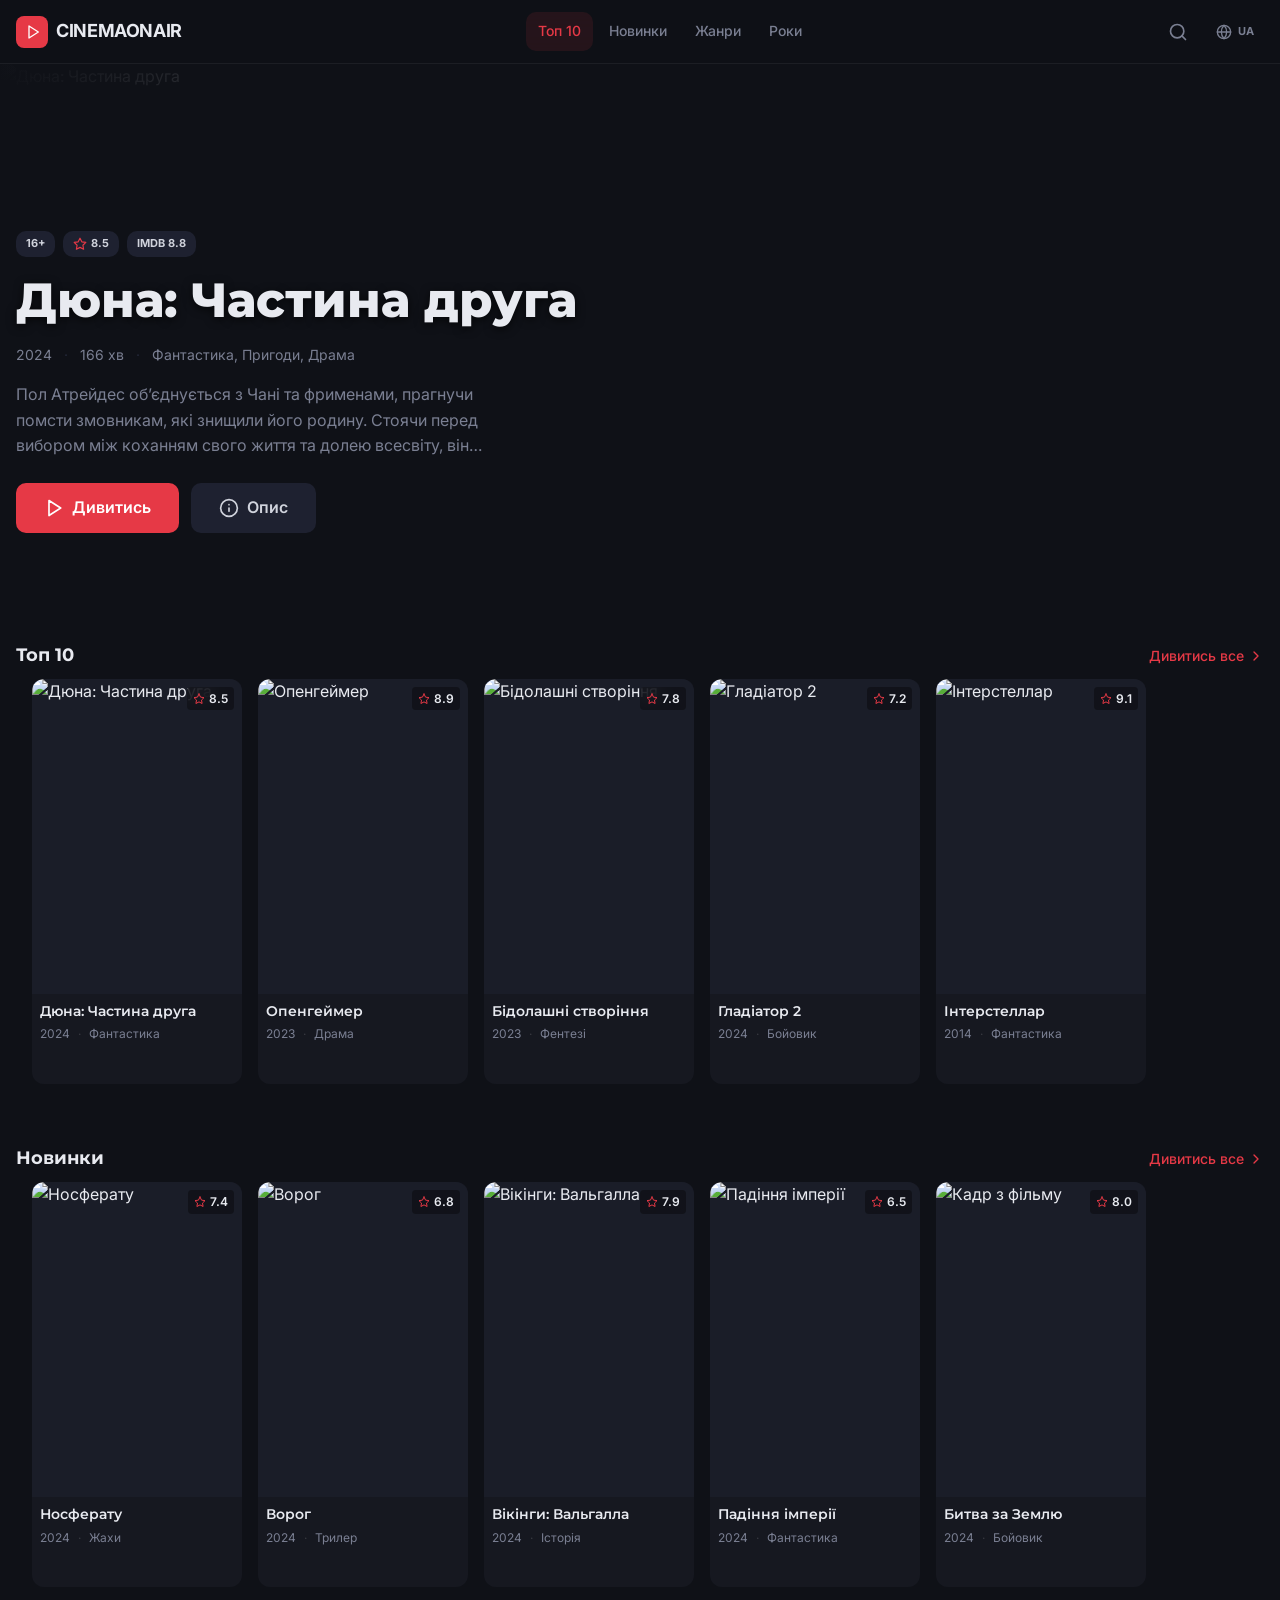
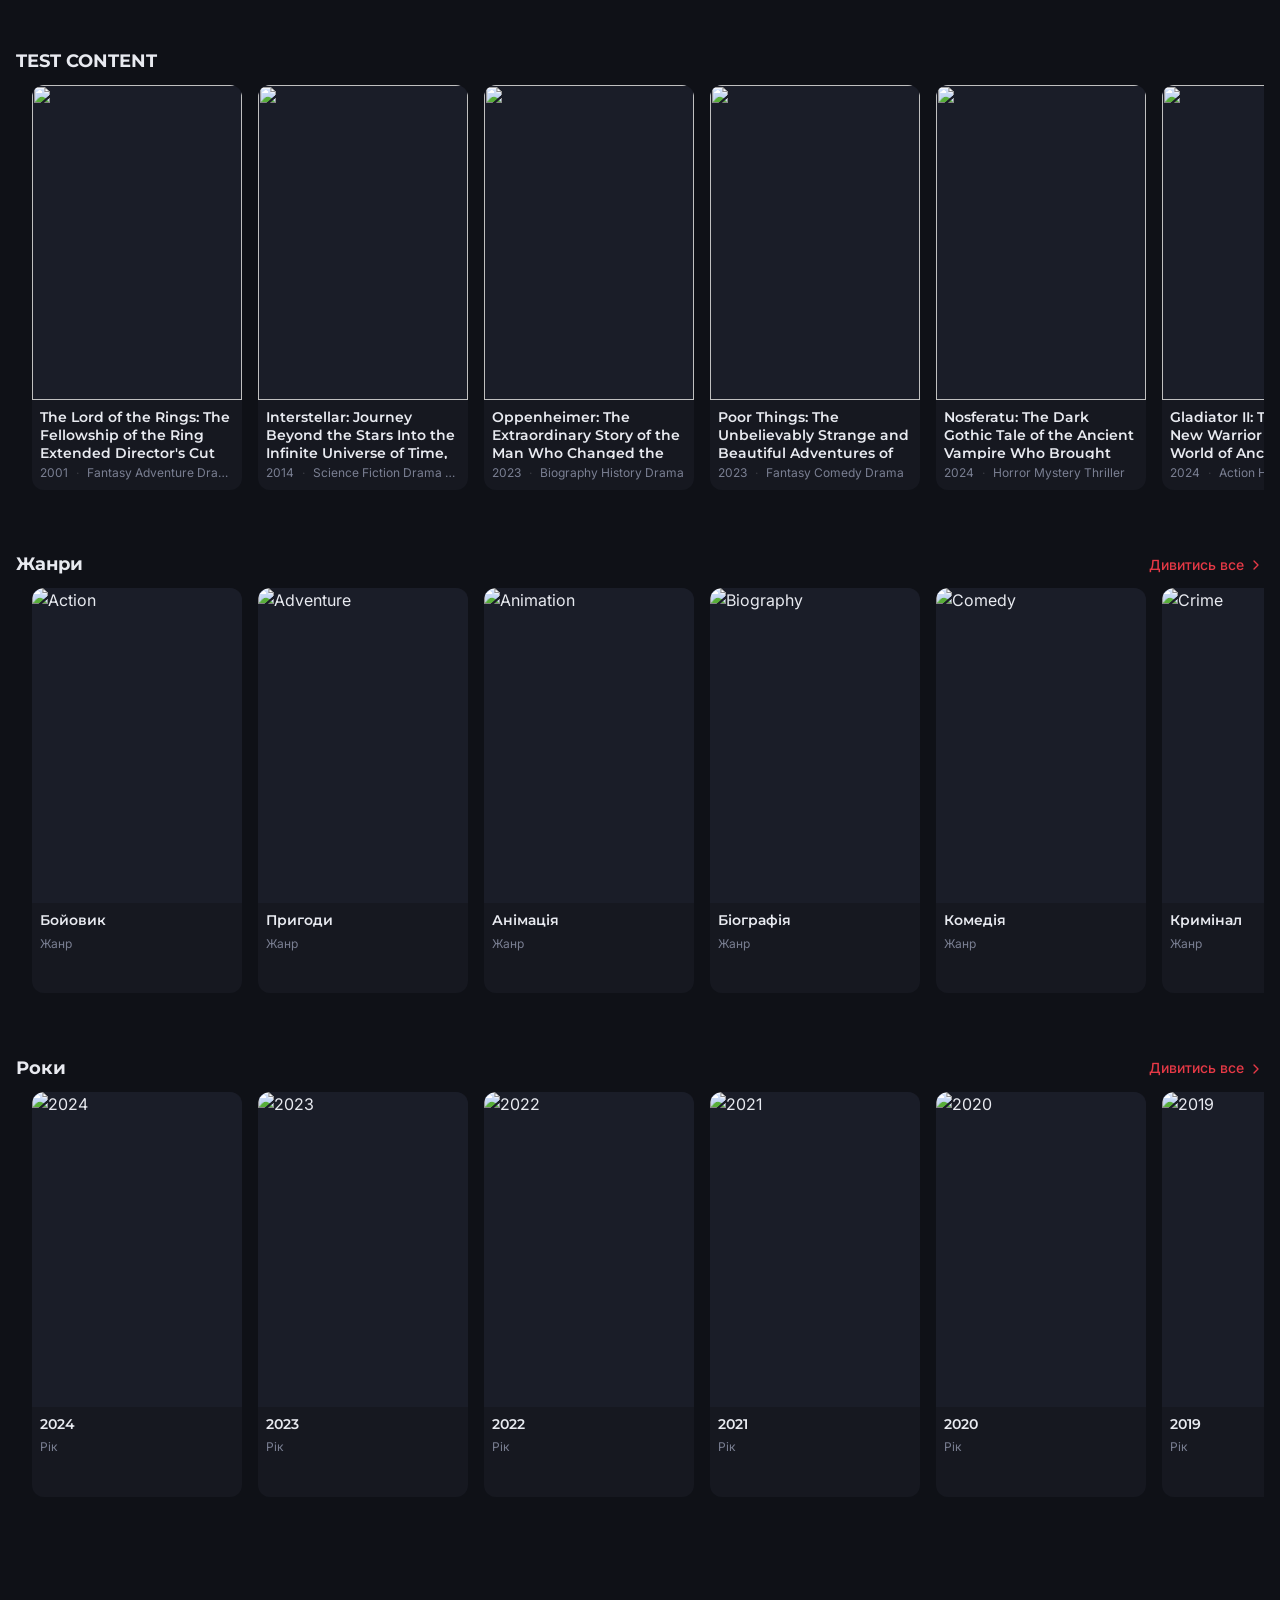
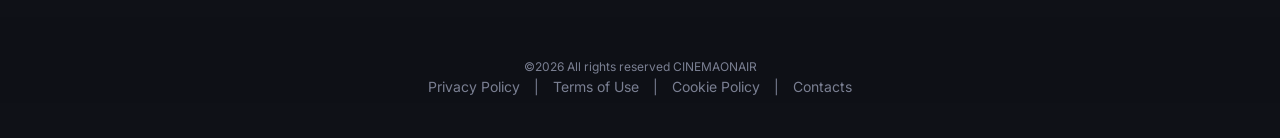
==== index.html @ 74c62748 "Initial commit" ====
<!DOCTYPE html>
<html lang="uk">
<head>
  <meta charset="UTF-8">
  <meta name="viewport" content="width=device-width, initial-scale=1.0">
  <title>CINEMAONAIR — Дивитись фільми та серіали онлайн</title>
  <meta name="description" content="Дивіться найновіші фільми, серіали, мультфільми та аніме онлайн в HD якості">
  <link rel="stylesheet" href="css/style.css">
</head>
<body>

<!--  SVG иконки  -->
<svg xmlns="http://www.w3.org/2000/svg" style="display:none">
  <symbol id="icon-play" viewBox="0 0 24 24" fill="none" stroke="currentColor" stroke-width="2" stroke-linecap="round" stroke-linejoin="round"><polygon points="6 3 20 12 6 21 6 3"/></symbol>
  <symbol id="icon-pause" viewBox="0 0 24 24" fill="none" stroke="currentColor" stroke-width="2" stroke-linecap="round" stroke-linejoin="round"><rect x="14" y="4" width="4" height="16" rx="1"/><rect x="6" y="4" width="4" height="16" rx="1"/></symbol>
  <symbol id="icon-search" viewBox="0 0 24 24" fill="none" stroke="currentColor" stroke-width="2" stroke-linecap="round" stroke-linejoin="round"><circle cx="11" cy="11" r="8"/><path d="m21 21-4.3-4.3"/></symbol>
  <symbol id="icon-menu" viewBox="0 0 24 24" fill="none" stroke="currentColor" stroke-width="2" stroke-linecap="round" stroke-linejoin="round"><line x1="4" x2="20" y1="12" y2="12"/><line x1="4" x2="20" y1="6" y2="6"/><line x1="4" x2="20" y1="18" y2="18"/></symbol>
  <symbol id="icon-x" viewBox="0 0 24 24" fill="none" stroke="currentColor" stroke-width="2" stroke-linecap="round" stroke-linejoin="round"><path d="M18 6 6 18"/><path d="m6 6 12 12"/></symbol>
  <symbol id="icon-globe" viewBox="0 0 24 24" fill="none" stroke="currentColor" stroke-width="2" stroke-linecap="round" stroke-linejoin="round"><circle cx="12" cy="12" r="10"/><path d="M12 2a14.5 14.5 0 0 0 0 20 14.5 14.5 0 0 0 0-20"/><path d="M2 12h20"/></symbol>
  <symbol id="icon-star" viewBox="0 0 24 24" fill="none" stroke="currentColor" stroke-width="2" stroke-linecap="round" stroke-linejoin="round"><polygon points="12 2 15.09 8.26 22 9.27 17 14.14 18.18 21.02 12 17.77 5.82 21.02 7 14.14 2 9.27 8.91 8.26 12 2"/></symbol>
  <symbol id="icon-bookmark" viewBox="0 0 24 24" fill="none" stroke="currentColor" stroke-width="2" stroke-linecap="round" stroke-linejoin="round"><path d="m19 21-7-4-7 4V5a2 2 0 0 1 2-2h10a2 2 0 0 1 2 2v16z"/></symbol>
  <symbol id="icon-info" viewBox="0 0 24 24" fill="none" stroke="currentColor" stroke-width="2" stroke-linecap="round" stroke-linejoin="round"><circle cx="12" cy="12" r="10"/><path d="M12 16v-4"/><path d="M12 8h.01"/></symbol>
  <symbol id="icon-chevron-right" viewBox="0 0 24 24" fill="none" stroke="currentColor" stroke-width="2" stroke-linecap="round" stroke-linejoin="round"><path d="m9 18 6-6-6-6"/></symbol>
</svg>

<!-- HEADER  -->
<div id="header-component"></div>

<main class="main">
  <!-- HERO -->
  <section class="hero">
    <img class="hero-img" src="https://image.tmdb.org/t/p/original/628Dep6AxEtDxjZoGP78TsOxYbK.jpg" alt="Дюна: Частина друга">
    <div class="hero-overlay-lr"></div>
    <div class="hero-overlay-bt"></div>
    <div class="hero-content">
      <div class="container">
        <div class="hero-inner animate-slide-up">
          <div class="hero-badges">
            <span class="badge badge-secondary">16+</span>
            <span class="badge badge-secondary badge-rating">
              <svg width="14" height="14"><use href="#icon-star"/></svg>
              8.5
            </span>
            <span class="badge badge-secondary">IMDb 8.8</span>
          </div>
          <h1 class="hero-title">Дюна: Частина друга</h1>
          <div class="hero-meta">
            <span>2024</span>
            <span class="dot">&middot;</span>
            <span>166 хв</span>
            <span class="dot">&middot;</span>
            <span>Фантастика, Пригоди, Драма</span>
          </div>
          <p class="hero-desc line-clamp-3">Пол Атрейдес обʼєднується з Чані та фрименами, прагнучи помсти змовникам, які знищили його родину. Стоячи перед вибором між коханням свого життя та долею всесвіту, він повинен запобігти жахливому майбутньому.</p>
          <div class="hero-actions">
            <a href="watch.html?id=1" class="btn btn-primary btn-lg">
              <svg width="20" height="20"><use href="#icon-play"/></svg>
              <span data-i18n="hero.watch">Дивитись</span>
            </a>
            <a href="movie.html?id=1" class="btn btn-secondary btn-lg">
              <svg width="20" height="20"><use href="#icon-info"/></svg>
              <span data-i18n="hero.description">Опис</span>
            </a>
          </div>
        </div>
      </div>
    </div>
  </section>

  <!-- CONTENT ROWS  -->
  <div class="container" style="padding-top:2rem; padding-bottom:3rem;">

    <!-- TOP -->
    <div class="movie-row" id="top">
      <div class="movie-row-header">
        <h2 class="movie-row-title" data-i18n="nav.top">Top 10</h2>
       <a href="catalog.html?section=top" class="movie-row-link">
          <span data-i18n="row.view_all">Дивитись все</span>
          <svg><use href="#icon-chevron-right"/></svg>
        </a>
      </div>
    
      <div class="movie-row-scroll scrollbar-hide">
    
        <a href="movie.html?id=1" class="movie-card">
          <div class="movie-card-poster">
            <img src="https://image.tmdb.org/t/p/w300/8b8R8l88Qje9dn9OE8PY05Nez7S.jpg" alt="Дюна: Частина друга" loading="lazy">
    
            <div class="movie-card-overlay">
              <div class="movie-card-play"><svg><use href="#icon-play"/></svg></div>
            </div>
    
            <span class="movie-card-rating">
              <svg><use href="#icon-star"/></svg> 8.5
            </span>
    
            <button class="movie-card-bookmark" onclick="event.preventDefault()">
              <svg><use href="#icon-bookmark"/></svg>
            </button>
          </div>
    
          <div class="movie-card-info">
            <h3 class="movie-card-title ">Дюна: Частина друга</h3>
            <div class="movie-card-meta">
              <span>2024</span>
              <span class="dot">&middot;</span>
              <span class="truncate">Фантастика</span>
            </div>
          </div>
        </a>
    
        <a href="movie.html?id=2" class="movie-card">
          <div class="movie-card-poster">
            <img src="https://image.tmdb.org/t/p/w300/kDp1vUBnMpe8ak4rjgl3cLELqjU.jpg" alt="Опенгеймер" loading="lazy">
    
            <div class="movie-card-overlay">
              <div class="movie-card-play"><svg><use href="#icon-play"/></svg></div>
            </div>
    
            <span class="movie-card-rating">
              <svg><use href="#icon-star"/></svg> 8.9
            </span>
    
            <button class="movie-card-bookmark" onclick="event.preventDefault()">
              <svg><use href="#icon-bookmark"/></svg>
            </button>
          </div>
    
          <div class="movie-card-info">
            <h3 class="movie-card-title ">Опенгеймер</h3>
            <div class="movie-card-meta">
              <span>2023</span>
              <span class="dot">&middot;</span>
              <span class="truncate">Драма</span>
            </div>
          </div>
        </a>
    
        <a href="movie.html?id=3" class="movie-card">
          <div class="movie-card-poster">
            <img src="https://image.tmdb.org/t/p/w300/qhb1qOilapbapxWQn9jtRCMwXJF.jpg" alt="Бідолашні створіння" loading="lazy">
    
            <div class="movie-card-overlay">
              <div class="movie-card-play"><svg><use href="#icon-play"/></svg></div>
            </div>
    
            <span class="movie-card-rating">
              <svg><use href="#icon-star"/></svg> 7.8
            </span>
    
            <button class="movie-card-bookmark" onclick="event.preventDefault()">
              <svg><use href="#icon-bookmark"/></svg>
            </button>
          </div>
    
          <div class="movie-card-info">
            <h3 class="movie-card-title ">Бідолашні створіння</h3>
            <div class="movie-card-meta">
              <span>2023</span>
              <span class="dot">&middot;</span>
              <span class="truncate">Фентезі</span>
            </div>
          </div>
        </a>
    
        <a href="movie.html?id=4" class="movie-card">
          <div class="movie-card-poster">
            <img src="https://image.tmdb.org/t/p/w300/8cdWjvZQUExUUTzyp4t6EDMubfO.jpg" alt="Гладіатор 2" loading="lazy">
    
            <div class="movie-card-overlay">
              <div class="movie-card-play"><svg><use href="#icon-play"/></svg></div>
            </div>
    
            <span class="movie-card-rating">
              <svg><use href="#icon-star"/></svg> 7.2
            </span>
    
            <button class="movie-card-bookmark" onclick="event.preventDefault()">
              <svg><use href="#icon-bookmark"/></svg>
            </button>
          </div>
    
          <div class="movie-card-info">
            <h3 class="movie-card-title ">Гладіатор 2</h3>
            <div class="movie-card-meta">
              <span>2024</span>
              <span class="dot">&middot;</span>
              <span class="truncate">Бойовик</span>
            </div>
          </div>
        </a>
    
        <a href="movie.html?id=5" class="movie-card">
          <div class="movie-card-poster">
            <img src="https://image.tmdb.org/t/p/w300/vpnVM9B6NMmQpWeZvzLvDESb2QY.jpg" alt="Інтерстеллар" loading="lazy">
    
            <div class="movie-card-overlay">
              <div class="movie-card-play"><svg><use href="#icon-play"/></svg></div>
            </div>
    
            <span class="movie-card-rating">
              <svg><use href="#icon-star"/></svg> 9.1
            </span>
    
            <button class="movie-card-bookmark" onclick="event.preventDefault()">
              <svg><use href="#icon-bookmark"/></svg>
            </button>
          </div>
    
          <div class="movie-card-info">
            <h3 class="movie-card-title ">Інтерстеллар</h3>
            <div class="movie-card-meta">
              <span>2014</span>
              <span class="dot">&middot;</span>
              <span class="truncate">Фантастика</span>
            </div>
          </div>
        </a>
    
      </div>
    </div>

    <!-- Новіи -->
    <div class="movie-row" id="new">
      <div class="movie-row-header">
        <h2 class="movie-row-title" data-i18n="nav.new">Newest</h2>
       <a href="catalog.html?section=new" class="movie-row-link">
          Дивитись все
          <svg><use href="#icon-chevron-right"/></svg>
        </a>
      </div>
      <div class="movie-row-scroll scrollbar-hide">
        <a href="movie.html?id=7" class="movie-card">
          <div class="movie-card-poster">
            <img src="https://image.tmdb.org/t/p/w300/hu40Ber3hZ0QWXhRRJdaQmRomV4.jpg" alt="Носферату" loading="lazy">
            <div class="movie-card-overlay"><div class="movie-card-play"><svg><use href="#icon-play"/></svg></div></div>
            <span class="movie-card-quality">1080p</span>
            <span class="movie-card-rating"><svg><use href="#icon-star"/></svg> 7.4</span>
            <button class="movie-card-bookmark" onclick="event.preventDefault()"><svg><use href="#icon-bookmark"/></svg></button>
          </div>
          <div class="movie-card-info">
            <h3 class="movie-card-title ">Носферату</h3>
            <div class="movie-card-meta"><span>2024</span><span class="dot">&middot;</span><span class="truncate">Жахи</span></div>
          </div>
        </a>
        <a href="movie.html?id=8" class="movie-card">
          <div class="movie-card-poster">
            <img src="https://image.tmdb.org/t/p/w300/gKkl37BQuKTanygYQG1pyYgLVgf.jpg" alt="Ворог" loading="lazy">
            <div class="movie-card-overlay"><div class="movie-card-play"><svg><use href="#icon-play"/></svg></div></div>
            <span class="movie-card-quality">720p</span>
            <span class="movie-card-rating"><svg><use href="#icon-star"/></svg> 6.8</span>
            <button class="movie-card-bookmark" onclick="event.preventDefault()"><svg><use href="#icon-bookmark"/></svg></button>
          </div>
          <div class="movie-card-info">
            <h3 class="movie-card-title ">Ворог</h3>
            <div class="movie-card-meta"><span>2024</span><span class="dot">&middot;</span><span class="truncate">Трилер</span></div>
          </div>
        </a>
        <a href="movie.html?id=9" class="movie-card">
          <div class="movie-card-poster">
            <img src="https://image.tmdb.org/t/p/w300/oGythE98MYleE6mZlGs5oBGkux1.jpg" alt="Вікінги: Вальгалла" loading="lazy">
            <div class="movie-card-overlay"><div class="movie-card-play"><svg><use href="#icon-play"/></svg></div></div>
            <span class="movie-card-quality">1080p</span>
            <span class="movie-card-rating"><svg><use href="#icon-star"/></svg> 7.9</span>
            <button class="movie-card-bookmark" onclick="event.preventDefault()"><svg><use href="#icon-bookmark"/></svg></button>
          </div>
          <div class="movie-card-info">
            <h3 class="movie-card-title ">Вікінги: Вальгалла</h3>
            <div class="movie-card-meta"><span>2024</span><span class="dot">&middot;</span><span class="truncate">Історія</span></div>
          </div>
        </a>
        <a href="movie.html?id=10" class="movie-card">
          <div class="movie-card-poster">
            <img src="https://image.tmdb.org/t/p/w300/vpnVM9B6NMmQpWeZvzLvDESb2QY.jpg" alt="Падіння імперії" loading="lazy">
            <div class="movie-card-overlay"><div class="movie-card-play"><svg><use href="#icon-play"/></svg></div></div>
            <span class="movie-card-quality">4K</span>
            <span class="movie-card-rating"><svg><use href="#icon-star"/></svg> 6.5</span>
            <button class="movie-card-bookmark" onclick="event.preventDefault()"><svg><use href="#icon-bookmark"/></svg></button>
          </div>
          <div class="movie-card-info">
            <h3 class="movie-card-title ">Падіння імперії</h3>
            <div class="movie-card-meta"><span>2024</span><span class="dot">&middot;</span><span class="truncate">Фантастика</span></div>
          </div>
        </a>
        <a href="movie.html?id=5" class="movie-card">
          <div class="movie-card-poster">
            <img src="https://image.tmdb.org/t/p/w300/8cdWjvZQUExUUTzyp4t6EDMubfO.jpg" alt="Кадр з фільму" loading="lazy">
            <div class="movie-card-overlay"><div class="movie-card-play"><svg><use href="#icon-play"/></svg></div></div>
            <span class="movie-card-quality">1080p</span>
            <span class="movie-card-rating"><svg><use href="#icon-star"/></svg> 8.0</span>
            <button class="movie-card-bookmark" onclick="event.preventDefault()"><svg><use href="#icon-bookmark"/></svg></button>
          </div>
          <div class="movie-card-info">
            <h3 class="movie-card-title ">Битва за Землю</h3>
            <div class="movie-card-meta"><span>2024</span><span class="dot">&middot;</span><span class="truncate">Бойовик</span></div>
          </div>
        </a>
      </div>
    </div>

  

  
  <div class="movie-row">
    <div class="movie-row-header">
      <h2 class="movie-row-title">TEST CONTENT</h2>
    </div>
  
    <div class="movie-row-scroll scrollbar-hide">
  
      <!-- 1 -->
      <a href="#" class="movie-card">
        <div class="movie-card-poster">
          <img src="https://image.tmdb.org/t/p/w300/8b8R8l88Qje9dn9OE8PY05Nez7S.jpg">
        </div>
        <div class="movie-card-info">
          <h3 class="movie-card-title ">
            The Lord of the Rings: The Fellowship of the Ring Extended Director's Cut Remastered Ultra Collector's Edition Version
          </h3>
          <div class="movie-card-meta">
            <span>2001</span>
            <span class="dot">·</span>
            <span class="truncate">Fantasy Adventure Drama</span>
          </div>
        </div>
      </a>
  
      <!-- 2 -->
      <a href="#" class="movie-card">
        <div class="movie-card-poster">
          <img src="https://image.tmdb.org/t/p/w300/vpnVM9B6NMmQpWeZvzLvDESb2QY.jpg">
        </div>
        <div class="movie-card-info">
          <h3 class="movie-card-title ">
            Interstellar: Journey Beyond the Stars Into the Infinite Universe of Time, Space and Human Survival
          </h3>
          <div class="movie-card-meta">
            <span>2014</span>
            <span class="dot">·</span>
            <span class="truncate">Science Fiction Drama Adventure</span>
          </div>
        </div>
      </a>
  
      <!-- 3 -->
      <a href="#" class="movie-card">
        <div class="movie-card-poster">
          <img src="https://image.tmdb.org/t/p/w300/kDp1vUBnMpe8ak4rjgl3cLELqjU.jpg">
        </div>
        <div class="movie-card-info">
          <h3 class="movie-card-title ">
            Oppenheimer: The Extraordinary Story of the Man Who Changed the World With the Creation of the Atomic Bomb
          </h3>
          <div class="movie-card-meta">
            <span>2023</span>
            <span class="dot">·</span>
            <span class="truncate">Biography History Drama</span>
          </div>
        </div>
      </a>
  
      <!-- 4 -->
      <a href="#" class="movie-card">
        <div class="movie-card-poster">
          <img src="https://image.tmdb.org/t/p/w300/qhb1qOilapbapxWQn9jtRCMwXJF.jpg">
        </div>
        <div class="movie-card-info">
          <h3 class="movie-card-title ">
            Poor Things: The Unbelievably Strange and Beautiful Adventures of Bella Baxter Across the Entire World
          </h3>
          <div class="movie-card-meta">
            <span>2023</span>
            <span class="dot">·</span>
            <span class="truncate">Fantasy Comedy Drama</span>
          </div>
        </div>
      </a>
  
      <!-- 5 -->
      <a href="#" class="movie-card">
        <div class="movie-card-poster">
          <img src="https://image.tmdb.org/t/p/w300/hu40Ber3hZ0QWXhRRJdaQmRomV4.jpg">
        </div>
        <div class="movie-card-info">
          <h3 class="movie-card-title ">
            Nosferatu: The Dark Gothic Tale of the Ancient Vampire Who Brought Eternal Terror to a Small European Town
          </h3>
          <div class="movie-card-meta">
            <span>2024</span>
            <span class="dot">·</span>
            <span class="truncate">Horror Mystery Thriller</span>
          </div>
        </div>
      </a>
  
      <!-- 6 -->
      <a href="#" class="movie-card">
        <div class="movie-card-poster">
          <img src="https://image.tmdb.org/t/p/w300/8cdWjvZQUExUUTzyp4t6EDMubfO.jpg">
        </div>
        <div class="movie-card-info">
          <h3 class="movie-card-title ">
            Gladiator II: The Rise of a New Warrior in the Brutal World of Ancient Roman Empire and Colosseum Battles
          </h3>
          <div class="movie-card-meta">
            <span>2024</span>
            <span class="dot">·</span>
            <span class="truncate">Action Historical Drama</span>
          </div>
        </div>
      </a>
  
      <!-- 7 -->
      <a href="#" class="movie-card">
        <div class="movie-card-poster">
          <img src="https://image.tmdb.org/t/p/w300/oGythE98MYleE6mZlGs5oBGkux1.jpg">
        </div>
        <div class="movie-card-info">
          <h3 class="movie-card-title ">
            Vikings Valhalla: The Epic Saga of Legendary Norse Warriors Exploring and Conquering New Lands
          </h3>
          <div class="movie-card-meta">
            <span>2024</span>
            <span class="dot">·</span>
            <span class="truncate">History Adventure Action</span>
          </div>
        </div>
      </a>
  
      <!-- 8 -->
      <a href="#" class="movie-card">
        <div class="movie-card-poster">
          <img src="https://image.tmdb.org/t/p/w300/gKkl37BQuKTanygYQG1pyYgLVgf.jpg">
        </div>
        <div class="movie-card-info">
          <h3 class="movie-card-title ">
            Enemy: A Psychological Thriller About Identity, Parallel Lives and the Dark Secrets of Human Mind
          </h3>
          <div class="movie-card-meta">
            <span>2013</span>
            <span class="dot">·</span>
            <span class="truncate">Thriller Mystery Drama</span>
          </div>
        </div>
      </a>
  
      <!-- 9 -->
      <a href="#" class="movie-card">
        <div class="movie-card-poster">
          <img src="https://image.tmdb.org/t/p/w300/628Dep6AxEtDxjZoGP78TsOxYbK.jpg">
        </div>
        <div class="movie-card-info">
          <h3 class="movie-card-title ">
            Dune Part Two: The Monumental Science Fiction Epic About Power, Destiny and the Battle for the Desert Planet Arrakis
          </h3>
          <div class="movie-card-meta">
            <span>2024</span>
            <span class="dot">·</span>
            <span class="truncate">Sci-Fi Adventure Drama</span>
          </div>
        </div>
      </a>
  
      <!-- 10 -->
      <a href="#" class="movie-card">
        <div class="movie-card-poster">
          <img src="https://image.tmdb.org/t/p/w300/3bhkrj58Vtu7enYsRolD1fZdja1.jpg">
        </div>
        <div class="movie-card-info">
          <h3 class="movie-card-title ">
            The Incredibly Long and Absurdly Overly Extended Movie Title Designed Only to Test UI Layout Breaking Limits
          </h3>
          <div class="movie-card-meta">
            <span>2022</span>
            <span class="dot">·</span>
            <span class="truncate">Comedy Experimental</span>
          </div>
        </div>
      </a>
  
    </div>
  </div>

<div class="movie-row" id="genres">
    
      <div class="movie-row-header">
        <h2 class="movie-row-title" data-i18n="nav.genres">Genres</h2>
    
        <!-- View all -->
        <a href="catalog.html?section=genres" class="movie-row-link">
          <span data-i18n="row.view_all">Дивитись все</span>
          <svg><use href="#icon-chevron-right"/></svg>
        </a>
      </div>
    
      <div class="movie-row-scroll scrollbar-hide">
    
        <a href="catalog.html?genre=action" class="movie-card">
          <div class="movie-card-poster">
            <img src="https://image.tmdb.org/t/p/w300/qJ2tW6WMUDux911r6m7haRef0WH.jpg" loading="lazy" alt="Action">
          </div>
          <div class="movie-card-info">
            <h3 class="movie-card-title" data-i18n="genre.action">Action</h3>
            <div class="movie-card-meta"><span data-i18n="label.genre">Genre</span></div>
          </div>
        </a>
    
        <a href="catalog.html?genre=adventure" class="movie-card">
          <div class="movie-card-poster">
            <img src="https://image.tmdb.org/t/p/w300/628Dep6AxEtDxjZoGP78TsOxYbK.jpg" loading="lazy" alt="Adventure">
          </div>
          <div class="movie-card-info">
            <h3 class="movie-card-title" data-i18n="genre.adventure">Adventure</h3>
            <div class="movie-card-meta"><span data-i18n="label.genre">Genre</span></div>
          </div>
        </a>
    
        <a href="catalog.html?genre=animation" class="movie-card">
          <div class="movie-card-poster">
            <img src="https://image.tmdb.org/t/p/w300/8cdWjvZQUExUUTzyp4t6EDMubfO.jpg" loading="lazy" alt="Animation">
          </div>
          <div class="movie-card-info">
            <h3 class="movie-card-title" data-i18n="genre.animation">Animation</h3>
            <div class="movie-card-meta"><span data-i18n="label.genre">Genre</span></div>
          </div>
        </a>
    
        <a href="catalog.html?genre=biography" class="movie-card">
          <div class="movie-card-poster">
            <img src="https://image.tmdb.org/t/p/w300/kDp1vUBnMpe8ak4rjgl3cLELqjU.jpg" loading="lazy" alt="Biography">
          </div>
          <div class="movie-card-info">
            <h3 class="movie-card-title" data-i18n="genre.biography">Biography</h3>
            <div class="movie-card-meta"><span data-i18n="label.genre">Genre</span></div>
          </div>
        </a>
    
        <a href="catalog.html?genre=comedy" class="movie-card">
          <div class="movie-card-poster">
            <img src="https://image.tmdb.org/t/p/w300/3bhkrj58Vtu7enYsRolD1fZdja1.jpg" loading="lazy" alt="Comedy">
          </div>
          <div class="movie-card-info">
            <h3 class="movie-card-title" data-i18n="genre.comedy">Comedy</h3>
            <div class="movie-card-meta"><span data-i18n="label.genre">Genre</span></div>
          </div>
        </a>
    
        <a href="catalog.html?genre=crime" class="movie-card">
          <div class="movie-card-poster">
            <img src="https://image.tmdb.org/t/p/w300/5YZbUmjbMa3ClvSW1Wj3D6XGolb.jpg" loading="lazy" alt="Crime">
          </div>
          <div class="movie-card-info">
            <h3 class="movie-card-title" data-i18n="genre.crime">Crime</h3>
            <div class="movie-card-meta"><span data-i18n="label.genre">Genre</span></div>
          </div>
        </a>
    
        <a href="catalog.html?genre=documentary" class="movie-card">
          <div class="movie-card-poster">
            <img src="https://image.tmdb.org/t/p/w300/oGythE98MYleE6mZlGs5oBGkux1.jpg" loading="lazy" alt="Documentary">
          </div>
          <div class="movie-card-info">
            <h3 class="movie-card-title" data-i18n="genre.documentary">Documentary</h3>
            <div class="movie-card-meta"><span data-i18n="label.genre">Genre</span></div>
          </div>
        </a>
    
        <a href="catalog.html?genre=drama" class="movie-card">
          <div class="movie-card-poster">
            <img src="https://image.tmdb.org/t/p/w300/qhb1qOilapbapxWQn9jtRCMwXJF.jpg" loading="lazy" alt="Drama">
          </div>
          <div class="movie-card-info">
            <h3 class="movie-card-title" data-i18n="genre.drama">Drama</h3>
            <div class="movie-card-meta"><span data-i18n="label.genre">Genre</span></div>
          </div>
        </a>
    
        <a href="catalog.html?genre=family" class="movie-card">
          <div class="movie-card-poster">
            <img src="https://image.tmdb.org/t/p/w300/hu40Ber3hZ0QWXhRRJdaQmRomV4.jpg" loading="lazy" alt="Family">
          </div>
          <div class="movie-card-info">
            <h3 class="movie-card-title" data-i18n="genre.family">Family</h3>
            <div class="movie-card-meta"><span data-i18n="label.genre">Genre</span></div>
          </div>
        </a>
    
        <a href="catalog.html?genre=fantasy" class="movie-card">
          <div class="movie-card-poster">
            <img src="https://image.tmdb.org/t/p/w300/6oH378KUfCEitzJkm07r97L0RsZ.jpg" loading="lazy" alt="Fantasy">
          </div>
          <div class="movie-card-info">
            <h3 class="movie-card-title" data-i18n="genre.fantasy">Fantasy</h3>
            <div class="movie-card-meta"><span data-i18n="label.genre">Genre</span></div>
          </div>
        </a>
    
        <a href="catalog.html?genre=history" class="movie-card">
          <div class="movie-card-poster">
            <img src="https://image.tmdb.org/t/p/w300/8b8R8l88Qje9dn9OE8PY05Nez7S.jpg" loading="lazy" alt="History">
          </div>
          <div class="movie-card-info">
            <h3 class="movie-card-title" data-i18n="genre.history">History</h3>
            <div class="movie-card-meta"><span data-i18n="label.genre">Genre</span></div>
          </div>
        </a>
    
        <a href="catalog.html?genre=horror" class="movie-card">
          <div class="movie-card-poster">
            <img src="https://image.tmdb.org/t/p/w300/6oH378KUfCEitzJkm07r97L0RsZ.jpg" loading="lazy" alt="Horror">
          </div>
          <div class="movie-card-info">
            <h3 class="movie-card-title" data-i18n="genre.horror">Horror</h3>
            <div class="movie-card-meta"><span data-i18n="label.genre">Genre</span></div>
          </div>
        </a>
    
        <a href="catalog.html?genre=music" class="movie-card">
          <div class="movie-card-poster">
            <img src="https://image.tmdb.org/t/p/w300/d5NXSklXo0qyIYkgV94XAgMIckC.jpg" loading="lazy" alt="Music">
          </div>
          <div class="movie-card-info">
            <h3 class="movie-card-title" data-i18n="genre.music">Music</h3>
            <div class="movie-card-meta"><span data-i18n="label.genre">Genre</span></div>
          </div>
        </a>
    
        <a href="catalog.html?genre=mystery" class="movie-card">
          <div class="movie-card-poster">
            <img src="https://image.tmdb.org/t/p/w300/gKkl37BQuKTanygYQG1pyYgLVgf.jpg" loading="lazy" alt="Mystery">
          </div>
          <div class="movie-card-info">
            <h3 class="movie-card-title" data-i18n="genre.mystery">Mystery</h3>
            <div class="movie-card-meta"><span data-i18n="label.genre">Genre</span></div>
          </div>
        </a>
    
        <a href="catalog.html?genre=romance" class="movie-card">
          <div class="movie-card-poster">
            <img src="https://image.tmdb.org/t/p/w300/3bhkrj58Vtu7enYsRolD1fZdja1.jpg" loading="lazy" alt="Romance">
          </div>
          <div class="movie-card-info">
            <h3 class="movie-card-title" data-i18n="genre.romance">Romance</h3>
            <div class="movie-card-meta"><span data-i18n="label.genre">Genre</span></div>
          </div>
        </a>
    
        <a href="catalog.html?genre=scifi" class="movie-card">
          <div class="movie-card-poster">
            <img src="https://image.tmdb.org/t/p/w300/vpnVM9B6NMmQpWeZvzLvDESb2QY.jpg" loading="lazy" alt="Sci-Fi">
          </div>
          <div class="movie-card-info">
            <h3 class="movie-card-title" data-i18n="genre.scifi">Sci-Fi</h3>
            <div class="movie-card-meta"><span data-i18n="label.genre">Genre</span></div>
          </div>
        </a>
    
        <a href="catalog.html?genre=thriller" class="movie-card">
          <div class="movie-card-poster">
            <img src="https://image.tmdb.org/t/p/w300/gKkl37BQuKTanygYQG1pyYgLVgf.jpg" loading="lazy" alt="Thriller">
          </div>
          <div class="movie-card-info">
            <h3 class="movie-card-title" data-i18n="genre.thriller">Thriller</h3>
            <div class="movie-card-meta"><span data-i18n="label.genre">Genre</span></div>
          </div>
        </a>
    
        <a href="catalog.html?genre=war" class="movie-card">
          <div class="movie-card-poster">
            <img src="https://image.tmdb.org/t/p/w300/kDp1vUBnMpe8ak4rjgl3cLELqjU.jpg" loading="lazy" alt="War">
          </div>
          <div class="movie-card-info">
            <h3 class="movie-card-title" data-i18n="genre.war">War</h3>
            <div class="movie-card-meta"><span data-i18n="label.genre">Genre</span></div>
          </div>
        </a>
    
        <a href="catalog.html?genre=western" class="movie-card">
          <div class="movie-card-poster">
            <img src="https://image.tmdb.org/t/p/w300/5YZbUmjbMa3ClvSW1Wj3D6XGolb.jpg" loading="lazy" alt="Western">
          </div>
          <div class="movie-card-info">
            <h3 class="movie-card-title" data-i18n="genre.western">Western</h3>
            <div class="movie-card-meta"><span data-i18n="label.genre">Genre</span></div>
          </div>
        </a>
    
      </div>
    </div>
    
    <div class="movie-row" id="years">
    
      <div class="movie-row-header">
        <h2 class="movie-row-title" data-i18n="nav.years">Years</h2>
    
        <a href="catalog.html?section=years" class="movie-row-link">
          <span data-i18n="row.view_all">Дивитись все</span>
          <svg><use href="#icon-chevron-right"/></svg>
        </a>
      </div>
    
      <div class="movie-row-scroll scrollbar-hide">
    
        <a href="catalog.html?year=2024" class="movie-card">
          <div class="movie-card-poster">
            <img src="https://image.tmdb.org/t/p/w300/8b8R8l88Qje9dn9OE8PY05Nez7S.jpg" loading="lazy" alt="2024">
          </div>
          <div class="movie-card-info">
            <h3 class="movie-card-title">2024</h3>
            <div class="movie-card-meta"><span data-i18n="label.year">Year</span></div>
          </div>
        </a>
    
        <a href="catalog.html?year=2023" class="movie-card">
          <div class="movie-card-poster">
            <img src="https://image.tmdb.org/t/p/w300/kDp1vUBnMpe8ak4rjgl3cLELqjU.jpg" loading="lazy" alt="2023">
          </div>
          <div class="movie-card-info">
            <h3 class="movie-card-title">2023</h3>
            <div class="movie-card-meta"><span data-i18n="label.year">Year</span></div>
          </div>
        </a>
    
        <a href="catalog.html?year=2022" class="movie-card">
          <div class="movie-card-poster">
            <img src="https://image.tmdb.org/t/p/w300/3bhkrj58Vtu7enYsRolD1fZdja1.jpg" loading="lazy" alt="2022">
          </div>
          <div class="movie-card-info">
            <h3 class="movie-card-title">2022</h3>
            <div class="movie-card-meta"><span data-i18n="label.year">Year</span></div>
          </div>
        </a>
    
        <a href="catalog.html?year=2021" class="movie-card">
          <div class="movie-card-poster">
            <img src="https://image.tmdb.org/t/p/w300/5YZbUmjbMa3ClvSW1Wj3D6XGolb.jpg" loading="lazy" alt="2021">
          </div>
          <div class="movie-card-info">
            <h3 class="movie-card-title">2021</h3>
            <div class="movie-card-meta"><span data-i18n="label.year">Year</span></div>
          </div>
        </a>
    
        <a href="catalog.html?year=2020" class="movie-card">
          <div class="movie-card-poster">
            <img src="https://image.tmdb.org/t/p/w300/qJ2tW6WMUDux911r6m7haRef0WH.jpg" loading="lazy" alt="2020">
          </div>
          <div class="movie-card-info">
            <h3 class="movie-card-title">2020</h3>
            <div class="movie-card-meta"><span data-i18n="label.year">Year</span></div>
          </div>
        </a>
    
        <a href="catalog.html?year=2019" class="movie-card">
          <div class="movie-card-poster">
            <img src="https://image.tmdb.org/t/p/w300/8cdWjvZQUExUUTzyp4t6EDMubfO.jpg" loading="lazy" alt="2019">
          </div>
          <div class="movie-card-info">
            <h3 class="movie-card-title">2019</h3>
            <div class="movie-card-meta"><span data-i18n="label.year">Year</span></div>
          </div>
        </a>
    
        <a href="catalog.html?year=2018" class="movie-card">
          <div class="movie-card-poster">
            <img src="https://image.tmdb.org/t/p/w300/d5NXSklXo0qyIYkgV94XAgMIckC.jpg" loading="lazy" alt="2018">
          </div>
          <div class="movie-card-info">
            <h3 class="movie-card-title">2018</h3>
            <div class="movie-card-meta"><span data-i18n="label.year">Year</span></div>
          </div>
        </a>
    
      </div>
    </div>
   
  </div>
</main>

<!-- FOOTER -->
<div id="footer-component"></div>

<script src="js/components.js"></script>
<script src="js/i18n.js"></script>
</body>
</html>
---- css/style.css ----
@import url('https://fonts.googleapis.com/css2?family=Inter:wght@300;400;500;600;700;800;900&family=Montserrat:wght@600;700;800;900&display=swap');


:root {
  --bg: #0f1117;
  --bg-rgb: 15, 17, 23;
  --fg: #e8eaf0;
  --card: #161820;
  --card-fg: #e8eaf0;
  --primary: #e63946;
  --primary-fg: #ffffff;
  --secondary: #1e2130;
  --secondary-fg: #d0d3dc;
  --muted: #1a1d28;
  --muted-fg: #7a7f92;
  --accent: #242838;
  --accent-fg: #e8eaf0;
  --border: #242838;
  --ring: #e63946;
  --radius: 0.75rem;
  --shadow-card: 0 8px 32px -8px rgba(0,0,0,0.5);
  --shadow-glow: 0 0 30px -5px rgba(230,57,70,0.3);
}

/* 
   Reset & Base
    */
*, *::before, *::after { box-sizing: border-box; margin: 0; padding: 0; border: 0; }
html { scroll-behavior: smooth; -webkit-text-size-adjust: 100%; }
body {
  font-family: 'Inter', system-ui, -apple-system, sans-serif;
  background: var(--bg);
  color: var(--fg);
  line-height: 1.6;
  -webkit-font-smoothing: antialiased;
  -moz-osx-font-smoothing: grayscale;
  min-height: 100vh;
}
body{
min-height:100vh;
display:flex;
flex-direction:column;
}

.main{
flex:1;
}
h1,h2,h3,h4,h5,h6 { font-family: 'Montserrat','Inter',system-ui,sans-serif; line-height: 1.2; }
a { color: inherit; text-decoration: none; }
img { display: block; max-width: 100%; height: auto; }
button { cursor: pointer; font: inherit; color: inherit; background: none; border: none; }
input, textarea, select { font: inherit; color: inherit; }
ul, ol { list-style: none; }

/*
   Utility Classes
*/
.container {
  width: 100%;
  max-width: 1400px;
  margin: 0 auto;
  padding: 0 1rem;
}
.sr-only {
  position: absolute; width: 1px; height: 1px; overflow: hidden;
  clip: rect(0,0,0,0); white-space: nowrap; border: 0;
}
.line-clamp-2 {
  display: -webkit-box; -webkit-line-clamp: 2;
  -webkit-box-orient: vertical; overflow: hidden;
}
.line-clamp-3 {
  display: -webkit-box; -webkit-line-clamp: 3;
  -webkit-box-orient: vertical; overflow: hidden;
}
.scrollbar-hide { -ms-overflow-style: none; scrollbar-width: none; }
.scrollbar-hide::-webkit-scrollbar { display: none; }
.text-shadow { text-shadow: 0 2px 10px rgba(0,0,0,0.7); }
.truncate { overflow: hidden; text-overflow: ellipsis; white-space: nowrap; }

/* 
   Animations
    */
@keyframes fadeIn {
  from { opacity: 0; transform: translateY(8px); }
  to { opacity: 1; transform: translateY(0); }
}
@keyframes slideUp {
  from { opacity: 0; transform: translateY(20px); }
  to { opacity: 1; transform: translateY(0); }
}
.animate-fade-in { animation: fadeIn 0.4s ease-out; }
.animate-slide-up { animation: slideUp 0.5s ease-out; }

/* 
   Buttons
 */
.btn {
  display: inline-flex; align-items: center; justify-content: center; gap: 0.5rem;
  padding: 0.625rem 1.25rem; border-radius: calc(var(--radius) - 2px);
  font-size: 0.875rem; font-weight: 600; white-space: nowrap;
  transition: background 0.2s, opacity 0.2s, transform 0.15s;
}
.btn:active { transform: scale(0.97); }
.btn-primary { background: var(--primary); color: var(--primary-fg); }
.btn-primary:hover { opacity: 0.9; }
.btn-secondary { background: var(--secondary); color: var(--secondary-fg); }
.btn-secondary:hover { background: var(--accent); }
.btn-ghost { background: transparent; color: var(--muted-fg); }
.btn-ghost:hover { background: var(--accent); color: var(--fg); }
.btn-lg { padding: 0.75rem 1.75rem; font-size: 1rem; }
.btn-sm { padding: 0.375rem 0.75rem; font-size: 0.8125rem; }
.btn-icon {
  width: 2.5rem; height: 2.5rem; padding: 0;
  border-radius: calc(var(--radius) - 2px);
}

/* 
   Header
   */
.header {
  position: fixed; top: 0; left: 0; right: 0; z-index: 50;
  background: rgba(var(--bg-rgb), 0.9);
  backdrop-filter: blur(20px); -webkit-backdrop-filter: blur(20px);
  border-bottom: 1px solid rgba(255,255,255,0.06);
  height: 3.5rem;
}
@media (max-width:768px){

.header{
background: var(--bg);
backdrop-filter:none;
-webkit-backdrop-filter:none;
}

}
.header .container {
  display: flex; align-items: center; justify-content: space-between; height: 100%;
}
.header-logo {
  display: flex; align-items: center; gap: 0.5rem; flex-shrink: 0;
}
.header-logo-icon {
  width: 2rem; height: 2rem; border-radius: 0.5rem; background: var(--primary);
  display: flex; align-items: center; justify-content: center;
}
.header-logo-icon svg { width: 1rem; height: 1rem; color: var(--primary-fg); fill: var(--primary-fg); margin-left: 2px; }
.header-logo-text {
  font-size: 1.125rem; font-weight: 700; color: var(--fg);
  letter-spacing: -0.02em; display: none;
}
.header-nav { display: none; align-items: center; gap: 0.25rem; }
.header-nav a {
  padding: 0.5rem 0.75rem; border-radius: calc(var(--radius) - 2px);
  font-size: 0.875rem; font-weight: 500; color: var(--muted-fg);
  transition: color 0.2s, background 0.2s;
}
.header-nav a:hover, .header-nav a.active { color: var(--fg); background: var(--accent); }
.header-nav a.active { color: var(--primary); background: rgba(230,57,70,0.1); }
.header-actions { display: flex; align-items: center; gap: 0.5rem; }
.lang-btn {
  display: flex; align-items: center; gap: 0.375rem; padding: 0.375rem 0.625rem;
  border-radius: calc(var(--radius) - 2px); font-size: 0.6875rem; font-weight: 700;
  text-transform: uppercase; color: var(--muted-fg); transition: color 0.2s, background 0.2s;
}
.lang-btn:hover { color: var(--fg); background: var(--accent); }
.lang-btn svg { width: 1rem; height: 1rem; }
.mobile-menu-btn { display: flex; }

/* Search bar */
.search-bar {
  border-top: 1px solid rgba(255,255,255,0.06);
  background: rgba(var(--bg-rgb), 0.95);
  backdrop-filter: blur(20px);
  padding: 0.75rem 0;
}
.search-bar-input {
  width: 100%; height: 2.75rem; padding: 0 1rem 0 2.75rem;
  border-radius: var(--radius); background: var(--secondary);
  border: none; color: var(--fg); font-size: 0.875rem;
  outline: none;
}
.search-bar-input::placeholder { color: var(--muted-fg); }
.search-bar-input:focus { box-shadow: 0 0 0 2px rgba(230,57,70,0.3); }
.search-bar-wrap { position: relative; }
.search-bar-wrap svg {
  position: absolute; left: 0.75rem; top: 50%; transform: translateY(-50%);
  width: 1.25rem; height: 1.25rem; color: var(--muted-fg);
}

/* Mobile menu */
.mobile-menu {
  display: none; border-top: 1px solid rgba(255,255,255,0.06);
  background: rgba(var(--bg-rgb), 0.95);
  backdrop-filter: blur(20px);
}
.mobile-menu.open { display: block; animation: fadeIn 0.3s ease-out; }
.mobile-menu nav { padding: 1rem; display: flex; flex-direction: column; gap: 0.25rem; }
.mobile-menu a {
  padding: 0.75rem 1rem; border-radius: var(--radius);
  font-size: 0.875rem; font-weight: 500; color: var(--muted-fg);
  transition: color 0.2s, background 0.2s;
}
.mobile-menu a:hover { color: var(--fg); background: var(--accent); }
.mobile-menu a.active { color: var(--primary); background: rgba(230,57,70,0.1); }

@media (min-width: 640px) {
  .header-logo-text { display: block; }
}
@media (min-width: 768px) {
  .header { height: 4rem; }
}
@media (min-width: 1024px) {
  .header-nav { display: flex; }
  .mobile-menu-btn { display: none; }
}

/* 
   Main content offset
  */
.main { padding-top: 3.5rem; }
@media (min-width: 768px) { .main { padding-top: 4rem; } }

/* 
   Hero Section
   */
.hero {
     position: relative;
     width: 100%;
     overflow: hidden;
     min-height: 520px;
   }
   @media (max-width:768px){
   
   .hero{
     min-height: 70vh;
   }
   
   }
   .hero-content{
     padding-top: 60px;
   }
.hero-img {
  position: absolute; inset: 0; width: 100%; height: 100%; object-fit: cover;
}
.hero-overlay-lr {
  position: absolute; inset: 0;
  background: linear-gradient(to right, var(--bg) 0%, rgba(var(--bg-rgb),0.6) 40%, transparent 100%);
}
.hero-overlay-bt {
  position: absolute; inset: 0;
  background: linear-gradient(to top, var(--bg) 0%, transparent 50%, rgba(var(--bg-rgb),0.3) 100%);
}
.hero-content {
  position: absolute; inset: 0; display: flex; align-items: flex-end;
  padding-bottom: 2rem;
}
.hero-inner { max-width: 40rem; }
.hero-inner > * + * { margin-top: 0.75rem; }
.hero-badges { display: flex; align-items: center; gap: 0.5rem; flex-wrap: wrap; }
.badge {
  display: inline-flex; align-items: center; gap: 0.25rem;
  padding: 0.25rem 0.625rem; border-radius: calc(var(--radius) - 2px);
  font-size: 0.6875rem; font-weight: 700; text-transform: uppercase;
}
.badge-primary { background: var(--primary); color: var(--primary-fg); }
.badge-secondary { background: var(--secondary); color: var(--secondary-fg); }
.badge-rating svg { width: 0.875rem; height: 0.875rem; color: var(--primary); fill: var(--primary); }
.hero-title {
  font-size: 1.5rem; font-weight: 800; color: var(--fg);
  line-height: 1.15; text-shadow: 0 2px 10px rgba(0,0,0,0.7);
}
.hero-meta {
  display: flex; align-items: center; gap: 0.75rem; flex-wrap: wrap;
  font-size: 0.875rem; color: var(--muted-fg);
}
.hero-meta .dot { color: var(--border); }
.hero-desc {
  font-size: 0.875rem; color: var(--muted-fg); max-width: 32rem;
}
.hero-actions { display: flex; align-items: center; gap: 0.75rem; padding-top: 0.5rem; }

@media (min-width: 768px) {
  .hero { aspect-ratio: 21/9; }
  .hero-content { padding-bottom: 4rem; }
  .hero-title { font-size: 2.25rem; }
  .hero-inner > * + * { margin-top: 1rem; }
}
@media (min-width: 1024px) {
  .hero-content { padding-bottom: 5rem; }
  .hero-title { font-size: 3rem; }
  .hero-desc { font-size: 1rem; }
}

/* 
   Movie Card
 */
.movie-card {
  display: block; position: relative; border-radius: var(--radius);
  overflow: hidden; background: var(--card);
  transition: transform 0.3s, z-index 0s;
}
.movie-card:hover { transform: scale(1.03); z-index: 10; }
.movie-card-poster {
  position: relative; overflow: hidden; background: var(--muted);
  aspect-ratio: 2/3;
}
.movie-card-poster img {
  width: 100%; height: 100%; object-fit: cover;
  transition: transform 0.5s;
}
.movie-card:hover .movie-card-poster img { transform: scale(1.1); }
.movie-card-overlay {
  position: absolute; inset: 0; opacity: 0;
  background: linear-gradient(to top, var(--bg), rgba(var(--bg-rgb),0.2), transparent);
  display: flex; align-items: center; justify-content: center;
  transition: opacity 0.3s;
}
.movie-card:hover .movie-card-overlay { opacity: 1; }
.movie-card-play {
  width: 3rem; height: 3rem; border-radius: 50%;
  background: rgba(230,57,70,0.9); display: flex;
  align-items: center; justify-content: center;
  backdrop-filter: blur(8px);
}
.movie-card-play svg { width: 1.25rem; height: 1.25rem; color: #fff; fill: #fff; margin-left: 2px; }
.movie-card-quality {
  position: absolute; top: 0.5rem; left: 0.5rem;
  padding: 0.125rem 0.5rem; border-radius: 0.25rem;
  font-size: 0.625rem; font-weight: 700; text-transform: uppercase;
  background: var(--primary); color: var(--primary-fg);
}
.movie-card-rating {
  position: absolute; top: 0.5rem; right: 0.5rem;
  display: flex; align-items: center; gap: 0.25rem;
  padding: 0.125rem 0.375rem; border-radius: 0.25rem;
  background: rgba(var(--bg-rgb),0.8); backdrop-filter: blur(8px);
  font-size: 0.75rem; font-weight: 600;
}
.movie-card-rating svg { width: 0.75rem; height: 0.75rem; color: var(--primary); fill: var(--primary); }
.movie-card-bookmark {
  position: absolute; bottom: 0.5rem; right: 0.5rem;
  width: 2rem; height: 2rem; border-radius: 50%;
  background: rgba(var(--bg-rgb),0.6); backdrop-filter: blur(8px);
  display: flex; align-items: center; justify-content: center;
  opacity: 0; transition: opacity 0.3s;
}
.movie-card:hover .movie-card-bookmark { opacity: 1; }
.movie-card-bookmark:hover { background: rgba(230,57,70,0.8); }
.movie-card-bookmark svg { width: 1rem; height: 1rem; }
.movie-card-info{
  padding:0.5rem;
  height:90px;          /* фиксированная высота блока текста */
  display:flex;
  flex-direction:column;
  justify-content:flex-start;
}
.movie-card-title{
  font-size:0.875rem;
  font-weight:600;
  line-height:1.3;

  overflow:hidden;
  word-break:break-word;
}
.movie-card-title.sm { font-size: 0.75rem; }
.movie-card-meta {
  display: flex; align-items: center; gap: 0.5rem;
  margin-top: 0.25rem; font-size: 0.75rem; color: var(--muted-fg);
}
.movie-card-meta .dot { color: rgba(255,255,255,0.15); }

/* 
   Movie Grid
 */
.movie-grid {
  display: grid; gap: 0.75rem;
  grid-template-columns: repeat(2, 1fr);
}
@media (min-width: 640px) { .movie-grid { grid-template-columns: repeat(3, 1fr); } }
@media (min-width: 768px) { .movie-grid { grid-template-columns: repeat(4, 1fr); gap: 1rem; } }
@media (min-width: 1024px) { .movie-grid { grid-template-columns: repeat(5, 1fr); } }

/* 
   Movie Row (horizontal scroll)
   */
.movie-row + .movie-row { margin-top: 2.5rem; }
.movie-row-header {
  display: flex; align-items: center; justify-content: space-between;
  margin-bottom: 0.75rem;
}
.movie-row-title { font-size: 1.125rem; font-weight: 700; color: var(--fg); }
.movie-row-link {
  display: flex; align-items: center; gap: 0.25rem;
  font-size: 0.875rem; font-weight: 500; color: var(--primary);
  transition: opacity 0.2s;
}
.movie-row-link:hover { opacity: 0.8; }
.movie-row-link svg { width: 1rem; height: 1rem; }
.movie-row-scroll {
  display: flex; gap: 0.75rem; overflow-x: auto;
  padding-bottom: 0.5rem;
  margin: 0 -1rem; padding-left: 1rem; padding-right: 1rem;
}
.movie-row-scroll {
  display:flex;
  gap:1rem;
  overflow-x:auto;
  padding-bottom:0.5rem;
  margin:0;
}

.movie-row-scroll .movie-card{
  flex-shrink:0;
  width:220px;
}

@media (min-width:640px){
  .movie-row-scroll .movie-card{
    width:240px;
  }
}

@media (min-width:768px){
  .movie-row-scroll .movie-card{
    width:260px;
  }
}

  .movie-row-scroll .movie-card { 
    width: 210px; 
  }

  .movie-row + .movie-row { 
    margin-top: 3.5rem; 
  }
}
/* 
   Section Headers
    */
.section-header {
  display: flex; align-items: center; justify-content: space-between;
  margin-bottom: 1rem;
}
.section-title { font-size: 1.25rem; font-weight: 700; color: var(--fg); }
@media (min-width: 768px) { .section-title { font-size: 1.5rem; } }

/*
   Filters
    */
.filters { display: flex; flex-direction: column; gap: 1rem; }

/* Type tabs */
.type-tabs {
  display: flex; align-items: center; gap: 0.5rem;
  overflow-x: auto; padding-bottom: 0.25rem;
}
.type-tab {
  display: flex; align-items: center; gap: 0.5rem;
  padding: 0.5rem 1rem; border-radius: var(--radius);
  font-size: 0.875rem; font-weight: 500; white-space: nowrap;
  background: var(--secondary); color: var(--secondary-fg);
  transition: background 0.2s, color 0.2s;
}
.type-tab:hover { background: var(--accent); }
.type-tab.active { background: var(--primary); color: var(--primary-fg); }
.type-tab svg { width: 1rem; height: 1rem; }

/* Sort + toggle row */
.filters-toolbar {
  display: flex; align-items: center; justify-content: space-between; gap: 0.75rem;
}
.filters-count {
  font-size: 0.875rem; color: var(--muted-fg); display: none;
}
@media (min-width: 640px) { .filters-count { display: inline; } }

/* Filter selects grid */
.filters-grid {
  display: none; grid-template-columns: repeat(2, 1fr); gap: 0.75rem;
}
.filters-grid.expanded { display: grid; }
@media (min-width: 1024px) { .filters-grid { display: grid; grid-template-columns: repeat(4, 1fr); } }

.filter-group { display: flex; flex-direction: column; gap: 0.375rem; }
.filter-label {
  display: flex; align-items: center; gap: 0.375rem;
  font-size: 0.6875rem; font-weight: 500; color: var(--muted-fg);
  padding-left: 0.25rem;
}
.filter-label svg { width: 0.75rem; height: 0.75rem; }

.filter-select {
  width: 100%; height: 2.5rem; padding: 0 2rem 0 0.75rem;
  border-radius: calc(var(--radius) - 2px); background: var(--secondary);
  color: var(--secondary-fg); font-size: 0.875rem; border: none;
  outline: none; cursor: pointer;
  -webkit-appearance: none; -moz-appearance: none; appearance: none;
  background-image: url("data:image/svg+xml,%3Csvg xmlns='http://www.w3.org/2000/svg' width='16' height='16' viewBox='0 0 24 24' fill='none' stroke='%237a7f92' stroke-width='2'%3E%3Cpath d='m6 9 6 6 6-6'/%3E%3C/svg%3E");
  background-repeat: no-repeat; background-position: right 0.5rem center;
}
.filter-select:focus { box-shadow: 0 0 0 2px rgba(230,57,70,0.3); }

/* Active filter tags */
.filter-tags { display: flex; align-items: center; gap: 0.5rem; flex-wrap: wrap; }
.filter-tag {
  display: flex; align-items: center; gap: 0.375rem;
  padding: 0.25rem 0.625rem; border-radius: calc(var(--radius) - 2px);
  background: rgba(230,57,70,0.1); color: var(--primary);
  font-size: 0.75rem; font-weight: 500;
}
.filter-tag svg { width: 0.75rem; height: 0.75rem; }
.filter-tag-close { cursor: pointer; opacity: 0.7; }
.filter-tag-close:hover { opacity: 1; }

/* 
   Pagination
   */
.pagination {
  display: flex; align-items: center; justify-content: center;
  gap: 0.375rem; padding-top: 1.5rem;
}
.page-btn {
  width: 2.25rem; height: 2.25rem; border-radius: calc(var(--radius) - 2px);
  display: flex; align-items: center; justify-content: center;
  font-size: 0.875rem; font-weight: 500;
  background: transparent; color: var(--muted-fg);
  transition: background 0.2s, color 0.2s;
}
.page-btn:hover { background: var(--accent); color: var(--fg); }
.page-btn.active { background: var(--primary); color: var(--primary-fg); }
.page-btn:disabled { opacity: 0.3; pointer-events: none; }
.page-dots { padding: 0 0.5rem; color: var(--muted-fg); }

/* 
   Movie Detail Page
    */
.movie-backdrop {
  position: relative; width: 100%; overflow: hidden;
  aspect-ratio: 21/9;
}
.movie-backdrop img { position: absolute; inset: 0; width: 100%; height: 100%; object-fit: cover; }
.movie-backdrop-overlay-bt {
  position: absolute; inset: 0;
  background: linear-gradient(to top, var(--bg) 0%, rgba(var(--bg-rgb),0.6) 50%, rgba(var(--bg-rgb),0.3) 100%);
}
.movie-backdrop-overlay-lr {
  position: absolute; inset: 0;
  background: linear-gradient(to right, var(--bg) 0%, rgba(var(--bg-rgb),0.4) 40%, transparent 100%);
}

.movie-detail {
  position: relative; z-index: 10; margin-top: -8rem;
  display: flex; flex-direction: column; gap: 1.5rem;
}
.movie-detail-poster {
  flex-shrink: 0; width: 180px; margin: 0 auto;
}
.movie-detail-poster-img {
  aspect-ratio: 2/3; border-radius: 0.75rem; overflow: hidden;
  box-shadow: 0 20px 60px -15px rgba(0,0,0,0.7); background: var(--muted);
}
.movie-detail-poster-img img { width: 100%; height: 100%; object-fit: cover; }
.movie-detail-info { flex: 1; padding-top: 1rem; }
.movie-detail-info > * + * { margin-top: 1rem; }
.movie-detail-title {
  font-size: 1.5rem; font-weight: 800; color: var(--fg); line-height: 1.15;
}
.movie-detail-original { font-size: 0.875rem; color: var(--muted-fg); margin-top: 0.25rem; }
.movie-detail-rating {
  display: flex; align-items: center; gap: 1rem; flex-wrap: wrap;
}
.movie-detail-rating-star {
  display: flex; align-items: center; gap: 0.5rem;
}
.movie-detail-rating-star svg { width: 1.25rem; height: 1.25rem; color: var(--primary); fill: var(--primary); }
.movie-detail-rating-val { font-size: 1.125rem; font-weight: 700; color: var(--fg); }
.movie-detail-rating-count { font-size: 0.875rem; color: var(--muted-fg); }
.imdb-badge {
  padding: 0.25rem 0.5rem; border-radius: calc(var(--radius) - 4px);
  background: var(--secondary); font-size: 0.75rem; font-weight: 700;
  color: var(--secondary-fg);
}

/* Meta grid */
.movie-meta-grid {
  display: grid; grid-template-columns: 1fr 1fr; gap: 0.75rem;
  font-size: 0.875rem;
}
.movie-meta-item {
  display: flex; align-items: center; gap: 0.5rem; color: var(--muted-fg);
}
.movie-meta-item svg { width: 1rem; height: 1rem; flex-shrink: 0; }
.movie-meta-item span { color: var(--fg); }
.movie-meta-item.full { grid-column: 1 / -1; }

/* Genre tags */
.genre-tags { display: flex; align-items: center; gap: 0.375rem; flex-wrap: wrap; }
.genre-tag {
  padding: 0.125rem 0.5rem; border-radius: calc(var(--radius) - 4px);
  background: var(--secondary); font-size: 0.75rem; color: var(--secondary-fg);
  transition: background 0.2s;
}
.genre-tag:hover { background: var(--accent); }

/* Actions */
.movie-actions { display: flex; align-items: center; gap: 0.75rem; padding-top: 0.5rem; }

/* Description */
.movie-description { max-width: 48rem; }
.movie-description > * + * { margin-top: 1rem; }
.movie-desc-text { font-size: 0.9375rem; color: var(--muted-fg); line-height: 1.7; }

/* Actors */
.actors-scroll {
  display: flex; gap: 1rem; overflow-x: auto; padding-bottom: 0.5rem;
}
.actor-card { flex-shrink: 0; text-align: center; width: 5rem; }
.actor-photo {
  width: 4rem; height: 4rem; border-radius: 50%; overflow: hidden;
  background: var(--muted); margin: 0 auto;
}
.actor-photo img { width: 100%; height: 100%; object-fit: cover; }
.actor-photo-placeholder {
  width: 100%; height: 100%; display: flex; align-items: center; justify-content: center;
  color: var(--muted-fg); font-size: 1.125rem; font-weight: 600;
}
.actor-name { font-size: 0.6875rem; color: var(--fg); margin-top: 0.5rem; }
.actor-role { font-size: 0.625rem; color: var(--muted-fg); margin-top: 0.125rem; }
@media (min-width: 768px) {
  .actor-card { width: 6rem; }
  .actor-photo { width: 5rem; height: 5rem; }
  .movie-detail { flex-direction: row; gap: 2rem; margin-top: -12rem; }
  .movie-detail-poster { width: 240px; margin: 0; }
  .movie-detail-info { padding-top: 4rem; }
  .movie-detail-title { font-size: 2rem; }
  .movie-meta-grid { grid-template-columns: 1fr 1fr 1fr; }
}
@media (min-width: 1024px) {
  .movie-detail-title { font-size: 2.5rem; }
}

/* 
   Season Tabs & Episodes
  */
.season-tabs {
  display: flex; gap: 0.5rem; overflow-x: auto; padding-bottom: 0.5rem;
}
.season-tab {
  padding: 0.5rem 1rem; border-radius: var(--radius);
  font-size: 0.875rem; font-weight: 500; white-space: nowrap;
  background: var(--secondary); color: var(--secondary-fg);
  transition: background 0.2s, color 0.2s;
}
.season-tab:hover { background: var(--accent); }
.season-tab.active { background: var(--primary); color: var(--primary-fg); }

.episode-list { display: flex; flex-direction: column; gap: 0.5rem; }
.episode-item {
  display: flex; align-items: center; gap: 1rem; padding: 0.75rem;
  border-radius: var(--radius); background: var(--card);
  transition: background 0.2s;
}
.episode-item:hover { background: var(--accent); }
.episode-thumb {
  flex-shrink: 0; width: 7rem; aspect-ratio: 16/9;
  border-radius: calc(var(--radius) - 2px); overflow: hidden;
  background: var(--muted); position: relative;
}
.episode-thumb img { width: 100%; height: 100%; object-fit: cover; }
.episode-thumb-play {
  position: absolute; inset: 0; display: flex; align-items: center;
  justify-content: center; background: rgba(var(--bg-rgb),0.3);
  opacity: 0; transition: opacity 0.2s;
}
.episode-item:hover .episode-thumb-play { opacity: 1; }
.episode-thumb-play svg { width: 1.5rem; height: 1.5rem; color: #fff; fill: #fff; }
.episode-info { flex: 1; min-width: 0; }
.episode-num { font-size: 0.875rem; font-weight: 600; color: var(--fg); }
.episode-title { font-size: 0.875rem; color: var(--muted-fg); }
.episode-dur { font-size: 0.75rem; color: var(--muted-fg); margin-top: 0.25rem; }
@media (min-width: 768px) { .episode-thumb { width: 9rem; } }

/* Episode grid (for watch page) */
.episode-grid {
  display: grid; grid-template-columns: repeat(2, 1fr); gap: 0.5rem;
}
.episode-grid-btn {
  padding: 0.5rem 0.75rem; border-radius: var(--radius);
  font-size: 0.875rem; text-align: center;
  background: var(--secondary); color: var(--secondary-fg);
  transition: background 0.2s, color 0.2s;
}
.episode-grid-btn:hover { background: var(--accent); }
.episode-grid-btn.active { background: var(--primary); color: var(--primary-fg); }
@media (min-width: 640px) { .episode-grid { grid-template-columns: repeat(3, 1fr); } }
@media (min-width: 768px) { .episode-grid { grid-template-columns: repeat(4, 1fr); } }
@media (min-width: 1024px) { .episode-grid { grid-template-columns: repeat(6, 1fr); } }

/* 
   Rating Stars (interactive)
 */
.rating-stars { display: flex; align-items: center; gap: 0.5rem; }
.rating-stars-row { display: flex; align-items: center; gap: 0.125rem; }
.rating-star { transition: transform 0.15s; }
.rating-star.interactive { cursor: pointer; }
.rating-star.interactive:hover { transform: scale(1.1); }
.rating-star svg { width: 1.25rem; height: 1.25rem; color: rgba(255,255,255,0.12); }
.rating-star.filled svg { color: var(--primary); fill: var(--primary); }
.rating-star.lg svg { width: 1.5rem; height: 1.5rem; }
.rating-value { font-weight: 700; color: var(--fg); }
.rating-count { font-size: 0.875rem; color: var(--muted-fg); }
.rating-label { font-size: 0.875rem; color: var(--muted-fg); }

/*
   Comments
*/
.comments-section > * + * { margin-top: 1.5rem; }
.comments-title {
  font-size: 1.125rem; font-weight: 700; color: var(--fg);
  display: flex; align-items: center; gap: 0.5rem;
}
.comments-title svg { width: 1.25rem; height: 1.25rem; color: var(--primary); }
.comments-title-count { font-size: 0.875rem; font-weight: 400; color: var(--muted-fg); }

.comment-form > * + * { margin-top: 0.75rem; }
.comment-textarea {
  width: 100%; padding: 0.75rem 1rem; border-radius: var(--radius);
  background: var(--secondary); border: none; color: var(--fg);
  font-size: 0.875rem; resize: none; outline: none; min-height: 5rem;
}
.comment-textarea::placeholder { color: var(--muted-fg); }
.comment-textarea:focus { box-shadow: 0 0 0 2px rgba(230,57,70,0.3); }
.comment-form-actions { display: flex; justify-content: flex-end; }

.comment-list > * + * { margin-top: 1rem; }
.comment {
  display: flex; gap: 0.75rem; padding: 1rem;
  border-radius: var(--radius); background: rgba(var(--bg-rgb),0.3);
}
.comment-avatar {
  flex-shrink: 0; width: 2.25rem; height: 2.25rem;
  border-radius: 50%; overflow: hidden; background: var(--secondary);
}
.comment-avatar img { width: 100%; height: 100%; object-fit: cover; }
.comment-avatar-placeholder {
  width: 100%; height: 100%; display: flex; align-items: center;
  justify-content: center; font-size: 0.875rem; font-weight: 600;
  color: var(--muted-fg);
}
.comment-body { flex: 1; min-width: 0; }
.comment-body > * + * { margin-top: 0.375rem; }
.comment-header { display: flex; align-items: center; gap: 0.5rem; }
.comment-author { font-size: 0.875rem; font-weight: 600; color: var(--fg); }
.comment-date { font-size: 0.75rem; color: var(--muted-fg); }
.comment-text { font-size: 0.875rem; color: rgba(255,255,255,0.8); }
.comment-actions {
  display: flex; align-items: center; gap: 0.75rem; padding-top: 0.25rem;
}
.comment-action {
  display: flex; align-items: center; gap: 0.25rem;
  font-size: 0.75rem; color: var(--muted-fg);
  transition: color 0.2s;
}
.comment-action:hover { color: var(--fg); }
.comment-action svg { width: 0.875rem; height: 0.875rem; }
.comments-empty {
  text-align: center; padding: 2rem 0;
  font-size: 0.875rem; color: var(--muted-fg);
}

.player-wrap {
  position: relative;
  width: 100%;
  max-width: 72rem;
  margin: 2rem auto 0 auto;   
  aspect-ratio: 16/9;
  background: #000;
  border-radius: var(--radius);
  overflow: hidden;
}


@media (max-width: 768px){

.player-wrap{
  width: calc(100% - 24px);   
  margin: 1.5rem auto 0 auto;
}

}
.player-wrap video { width: 100%; height: 100%; object-fit: contain; }
.player-overlay-play {
  position: absolute; inset: 0; display: flex; align-items: center;
  justify-content: center; background: rgba(0,0,0,0.3); cursor: pointer;
}
.player-play-btn {
  width: 4rem; height: 4rem; border-radius: 50%;
  background: rgba(230,57,70,0.9); display: flex;
  align-items: center; justify-content: center;
  backdrop-filter: blur(8px); transition: transform 0.2s;
}
.player-play-btn:hover { transform: scale(1.1); }
.player-play-btn svg { width: 1.75rem; height: 1.75rem; color: #fff; fill: #fff; margin-left: 3px; }
@media (min-width: 768px) {
  .player-play-btn { width: 5rem; height: 5rem; }
  .player-play-btn svg { width: 2rem; height: 2rem; }
}

.player-controls {
  position: absolute; bottom: 0; left: 0; right: 0;
  background: linear-gradient(to top, rgba(0,0,0,0.9), transparent);
  padding: 0.75rem 1rem;
}
.player-progress {
  width: 100%; height: 0.375rem; background: var(--secondary);
  border-radius: 1rem; cursor: pointer; margin-bottom: 0.75rem;
  position: relative;
}
.player-progress-fill {
  height: 100%; background: var(--primary); border-radius: 1rem;
  position: relative;
}
.player-progress-thumb {
  position: absolute; right: 0; top: 50%; transform: translateY(-50%);
  width: 0.875rem; height: 0.875rem; border-radius: 50%;
  background: var(--primary); box-shadow: 0 0 6px rgba(230,57,70,0.5);
  opacity: 0; transition: opacity 0.2s;
}
.player-progress:hover .player-progress-thumb { opacity: 1; }
.player-controls-row {
  display: flex; align-items: center; justify-content: space-between;
}
.player-controls-left, .player-controls-right {
  display: flex; align-items: center; gap: 0.5rem;
}
.player-ctrl-btn {
  padding: 0.375rem; color: rgba(255,255,255,0.8); transition: color 0.2s;
}
.player-ctrl-btn:hover { color: #fff; }
.player-ctrl-btn svg { width: 1.25rem; height: 1.25rem; }
.player-time { font-size: 0.75rem; color: var(--muted-fg); margin-left: 0.5rem; }
.player-title-bar {
  font-size: 0.75rem; color: rgba(255,255,255,0.8);
  margin-bottom: 0.5rem; overflow: hidden;
  text-overflow: ellipsis; white-space: nowrap;
}

/*
   Categories Grid
   */
.categories-grid {
  display: grid; grid-template-columns: repeat(2, 1fr); gap: 0.75rem;
}
.category-card {
  padding: 1.25rem; border-radius: 0.75rem; overflow: hidden;
  background: var(--card); border: 1px solid rgba(255,255,255,0.04);
  transition: transform 0.2s, border-color 0.2s, background 0.2s;
}
.category-card:hover {
  transform: scale(1.02); background: var(--accent);
  border-color: rgba(230,57,70,0.2);
}
.category-name { font-size: 0.875rem; font-weight: 600; color: var(--fg); transition: color 0.2s; }
.category-card:hover .category-name { color: var(--primary); }
.category-count { font-size: 0.75rem; color: var(--muted-fg); margin-top: 0.25rem; }
@media (min-width: 640px) { .categories-grid { grid-template-columns: repeat(3, 1fr); } }
@media (min-width: 768px) { .categories-grid { grid-template-columns: repeat(4, 1fr); } }
@media (min-width: 1024px) { .categories-grid { grid-template-columns: repeat(5, 1fr); } }

/* 
   Search Page
    */
.search-input-lg {
  width: 100%; height: 3rem; padding: 0 1rem 0 3rem;
  border-radius: 0.75rem; background: var(--card);
  border: 1px solid var(--border); color: var(--fg);
  font-size: 1rem; outline: none;
}
.search-input-lg::placeholder { color: var(--muted-fg); }
.search-input-lg:focus { box-shadow: 0 0 0 2px rgba(230,57,70,0.3); }
@media (min-width: 768px) { .search-input-lg { height: 3.5rem; } }

/* 
   Watch Page Info
 */
.watch-info { display: flex; align-items: flex-start; justify-content: space-between; gap: 1rem; }
.watch-back {
  display: flex; align-items: center; gap: 0.375rem;
  font-size: 0.875rem; color: var(--primary); margin-bottom: 0.5rem;
  transition: opacity 0.2s;
}
.watch-back:hover { opacity: 0.8; }
.watch-back svg { width: 1rem; height: 1rem; }
.watch-title { font-size: 1.25rem; font-weight: 700; color: var(--fg); }
.watch-meta {
  display: flex; align-items: center; gap: 0.75rem;
  font-size: 0.875rem; color: var(--muted-fg); margin-top: 0.25rem;
}
.watch-meta .quality { color: var(--primary); font-weight: 600; }
.watch-actions { display: flex; align-items: center; gap: 0.5rem; flex-shrink: 0; }
@media (min-width: 768px) { .watch-title { font-size: 1.5rem; } }

/*
   404 Page
   */
.not-found {
  display: flex; flex-direction: column; align-items: center;
  justify-content: center; min-height: 60vh; text-align: center;
  gap: 1.5rem;
}
.not-found-code { font-size: 3.75rem; font-weight: 800; color: var(--primary); }
.not-found-text { font-size: 1.25rem; font-weight: 700; color: var(--fg); }
@media (min-width: 768px) { .not-found-code { font-size: 5rem; } .not-found-text { font-size: 1.5rem; } }


.footer{
margin-top:4rem;
padding:40px 0;

background:rgba(var(--bg-rgb),0.5);

display:flex;
justify-content:center;
}

.footer-inner{
display:flex;
flex-direction:column;
align-items:center;
gap:18px;

text-align:center;
}

.footer-links{
display:flex;
align-items:center;
justify-content:center;
gap:14px;

flex-wrap:wrap;

font-size:14px;
color:var(--muted-fg);
}

.footer-links a{
color:var(--muted-fg);
transition:0.2s;
}

.footer-links a:hover{
color:var(--fg);
}

.footer-copyright{
font-size:12px;
color:var(--muted-fg);
}
.scroll-top{
position:fixed;

right:30px;
bottom:30px;

width:44px;
height:44px;

border-radius:50%;

background:var(--primary);

display:flex;
align-items:center;
justify-content:center;

box-shadow:0 10px 25px rgba(0,0,0,0.4);

cursor:pointer;

opacity:0;
transform:translateY(10px);

transition:0.3s;

z-index:200;
}

.scroll-top.show{
opacity:1;
transform:none;
}

.scroll-top svg{
width:18px;
height:18px;
fill:#fff;
}

/* 
   Spacing helpers
   */
.space-y-6 > * + * { margin-top: 1.5rem; }
.space-y-8 > * + * { margin-top: 2rem; }
.space-y-10 > * + * { margin-top: 2.5rem; }
.py-6 { padding-top: 1.5rem; padding-bottom: 1.5rem; }
.py-8 { padding-top: 2rem; padding-bottom: 2rem; }
.py-10 { padding-top: 2.5rem; padding-bottom: 2.5rem; }
.mt-8 { margin-top: 2rem; }
.mt-12 { margin-top: 3rem; }
.pt-2 { padding-top: 0.5rem; }
@media (min-width: 768px) {
  .md\:py-10 { padding-top: 2.5rem; padding-bottom: 2.5rem; }
  .md\:py-12 { padding-top: 3rem; padding-bottom: 3rem; }
}


.empty-state {
  text-align: center; padding: 5rem 0;
}
.empty-state-icon {
  width: 4rem; height: 4rem; border-radius: 1rem;
  background: rgba(230,57,70,0.1); display: flex;
  align-items: center; justify-content: center; margin: 0 auto;
}
.empty-state-icon svg { width: 2rem; height: 2rem; color: var(--primary); }
.empty-state-title { font-size: 1.25rem; font-weight: 700; color: var(--fg); margin-top: 1rem; }
.empty-state-text { font-size: 0.875rem; color: var(--muted-fg); margin-top: 0.5rem; }

.genre-card,
.year-card{
position:relative;
}

.genre-label,
.year-label{
position:absolute;
bottom:12px;
left:12px;

font-size:1rem;
font-weight:600;

background:rgba(0,0,0,0.6);
padding:6px 10px;
border-radius:6px;

color:#fff;
backdrop-filter:blur(4px);
}

.year-label{
font-size:1.3rem;
}
.movie-card-quality{
display:none;
}
.video-player {
position: relative;
width: 100%;
padding-top: 56.25%;
border-radius: 12px;
overflow: hidden;
background: #000;
}

.video-player iframe {
position: absolute;
top: 0;
left: 0;
width: 100%;
height: 100%;
border: none;
}
.movie-player{
margin-top:3rem;
display:flex;
flex-direction:column;
align-items:center;
}

.player-wrapper{
position:relative;
width:100%;
max-width:1000px;
aspect-ratio:16/9;
background:#000;
border-radius:12px;
overflow:hidden;
box-shadow:0 10px 30px rgba(0,0,0,.5);
}

.player-wrapper iframe{
position:absolute;
top:0;
left:0;
width:100%;
height:100%;
border:0;
}
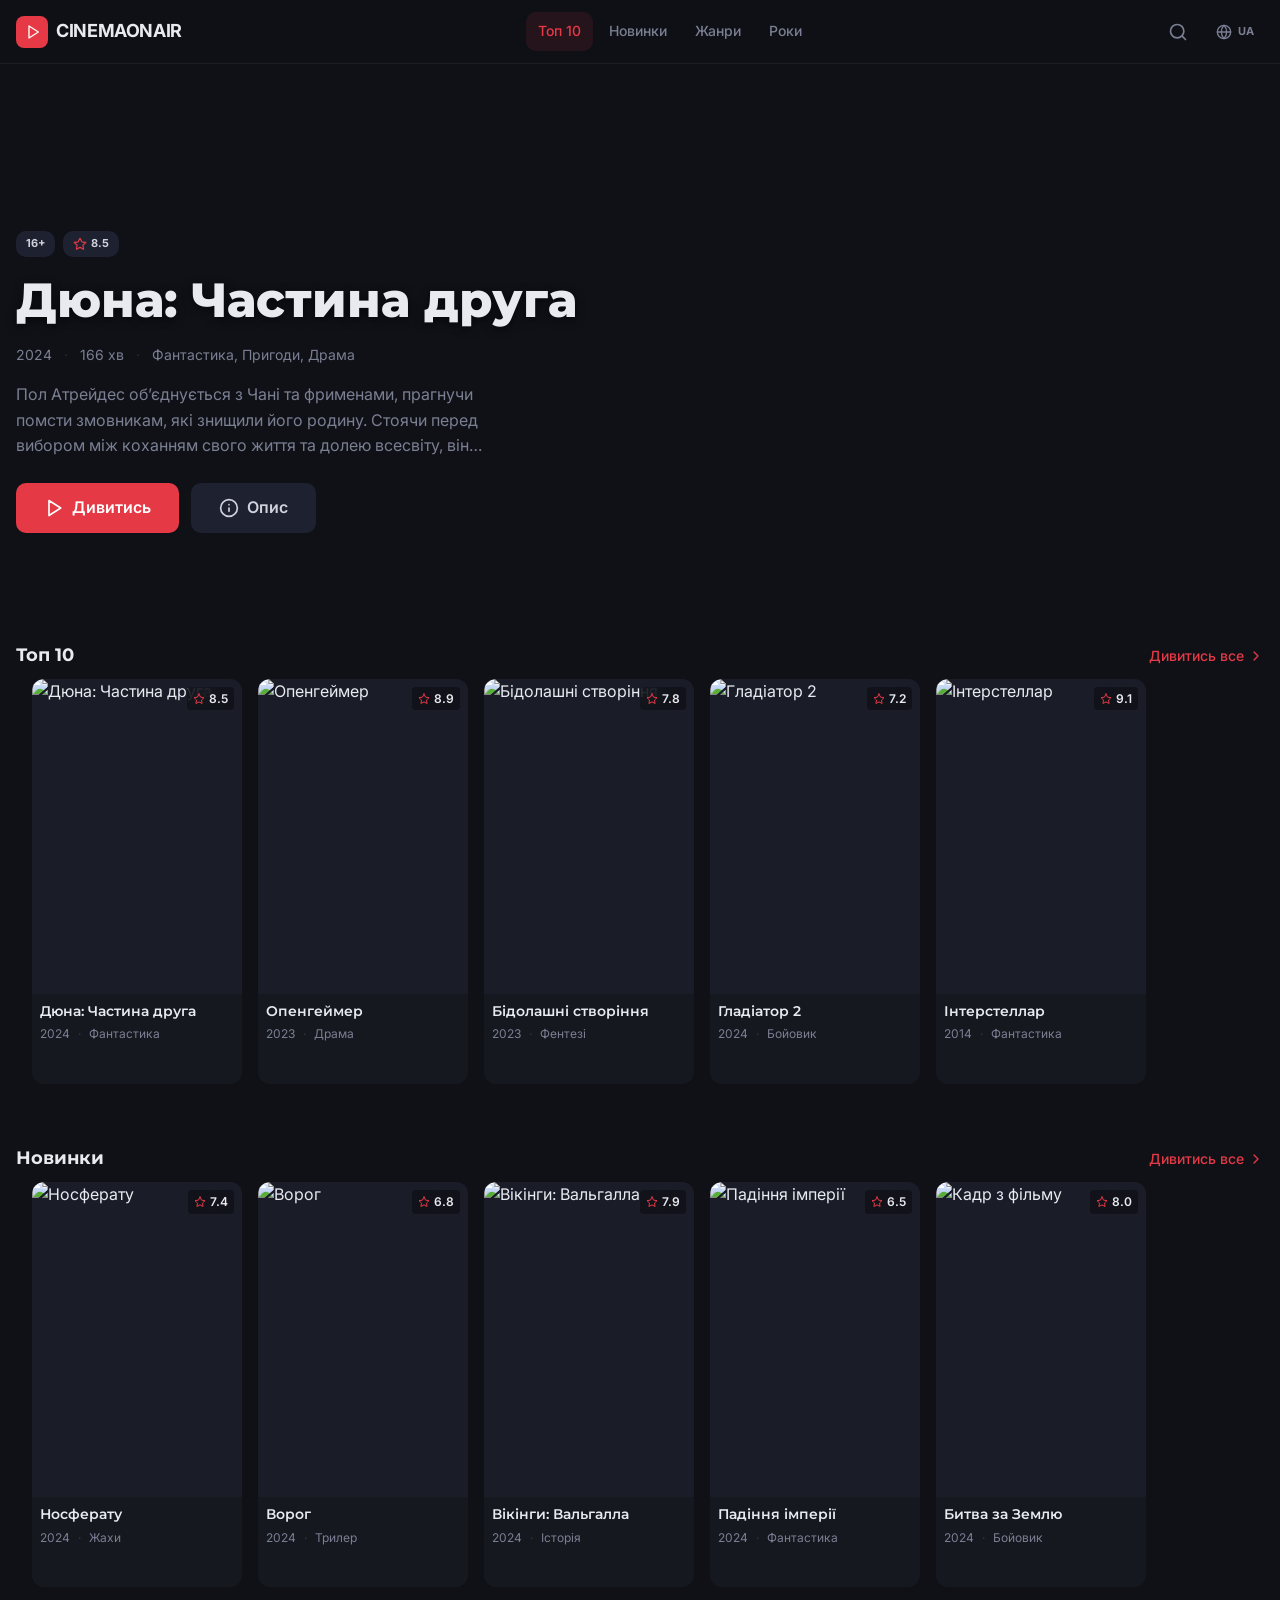
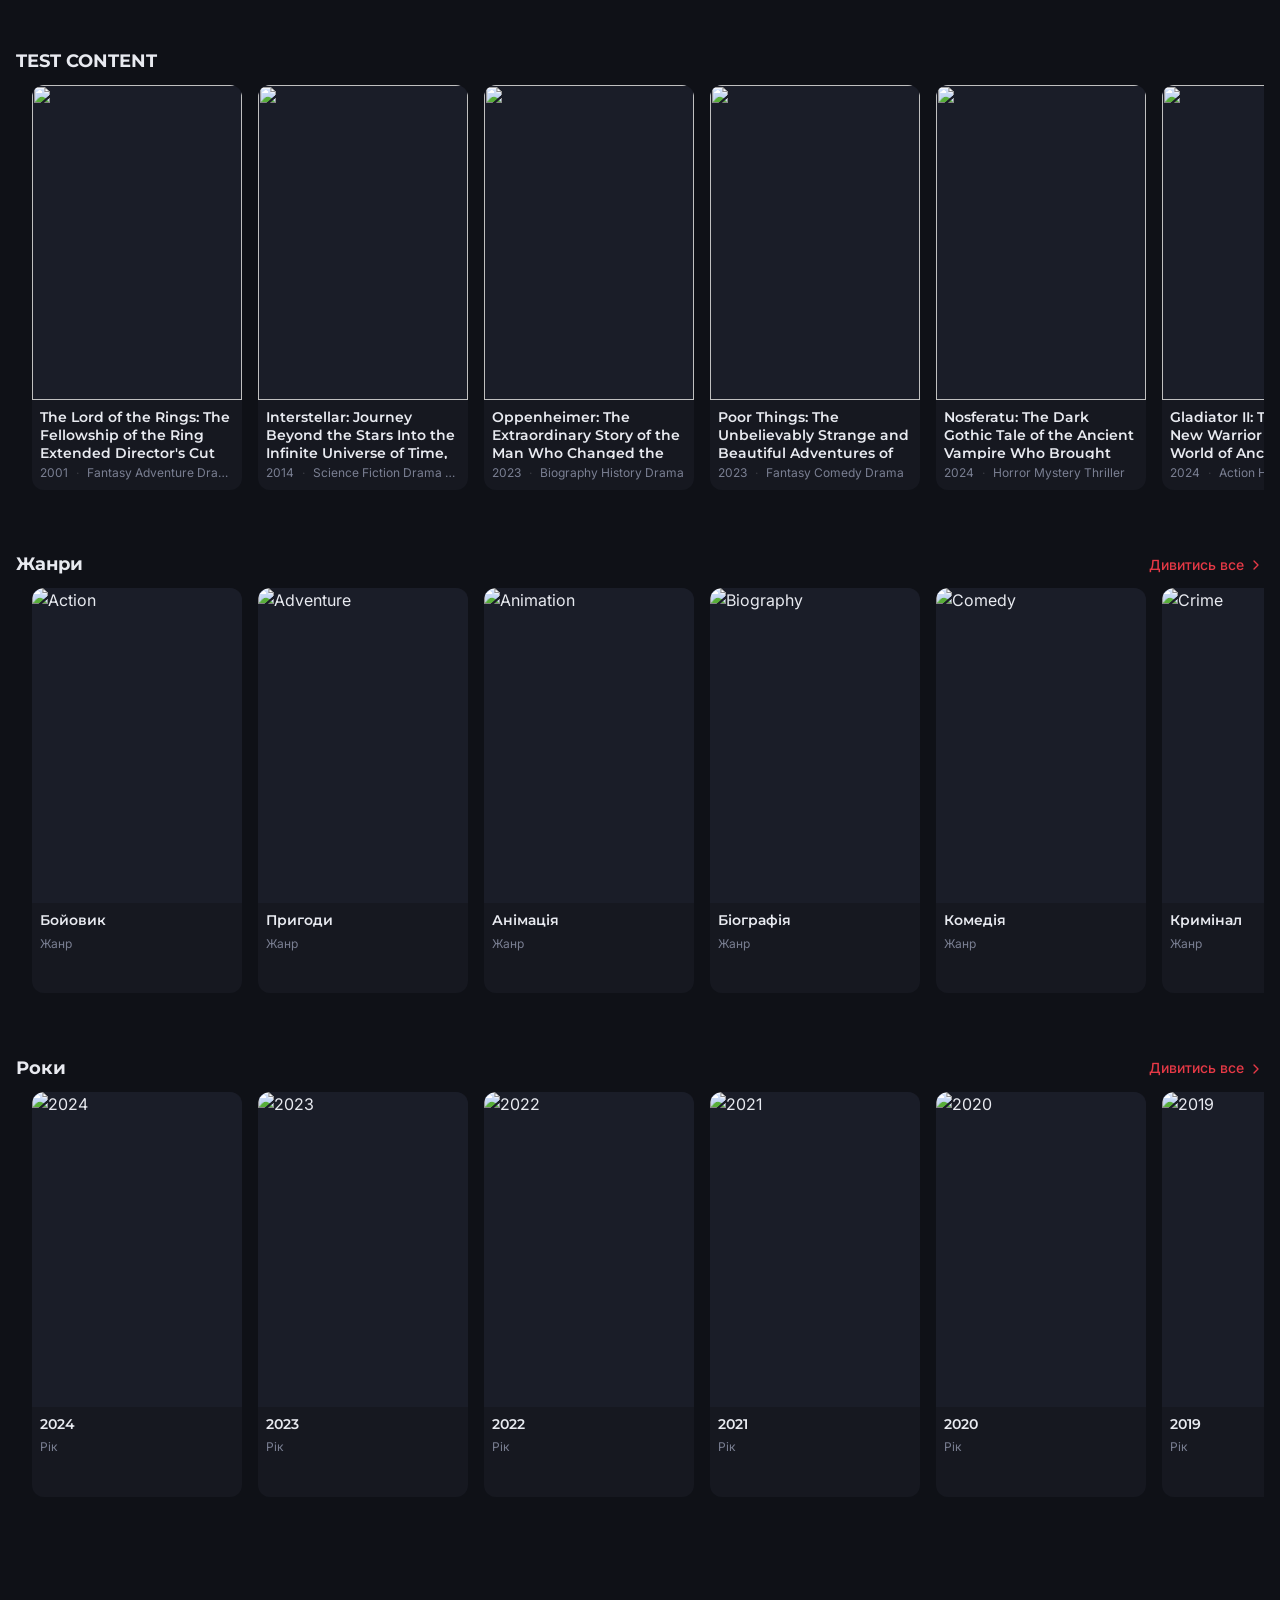
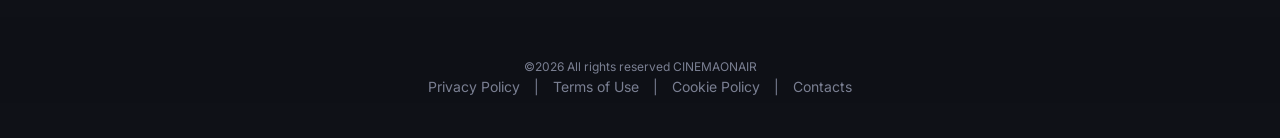
==== commit 1139b84a: "Add new files" ====
--- a/index.html
+++ b/index.html
@@ -29,7 +29,15 @@
 <main class="main">
   <!-- HERO -->
   <section class="hero">
-    <img class="hero-img" src="https://image.tmdb.org/t/p/original/628Dep6AxEtDxjZoGP78TsOxYbK.jpg" alt="Дюна: Частина друга">
+   <div class="hero-video">
+     <iframe
+       src="https://www.youtube.com/embed/Way9Dexny3w?autoplay=1&mute=1&controls=0&showinfo=0&rel=0&loop=1&playlist=Way9Dexny3w&modestbranding=1"
+       title="Dune Trailer"
+       frameborder="0"
+       allow="autoplay; encrypted-media"
+       allowfullscreen>
+     </iframe>
+   </div>
     <div class="hero-overlay-lr"></div>
     <div class="hero-overlay-bt"></div>
     <div class="hero-content">
@@ -41,7 +49,6 @@
               <svg width="14" height="14"><use href="#icon-star"/></svg>
               8.5
             </span>
-            <span class="badge badge-secondary">IMDb 8.8</span>
           </div>
           <h1 class="hero-title">Дюна: Частина друга</h1>
           <div class="hero-meta">
@@ -53,7 +60,7 @@
           </div>
           <p class="hero-desc line-clamp-3">Пол Атрейдес обʼєднується з Чані та фрименами, прагнучи помсти змовникам, які знищили його родину. Стоячи перед вибором між коханням свого життя та долею всесвіту, він повинен запобігти жахливому майбутньому.</p>
           <div class="hero-actions">
-            <a href="watch.html?id=1" class="btn btn-primary btn-lg">
+            <a href="movie.html?id=1" class="btn btn-primary btn-lg">
               <svg width="20" height="20"><use href="#icon-play"/></svg>
               <span data-i18n="hero.watch">Дивитись</span>
             </a>
--- a/css/style.css
+++ b/css/style.css
@@ -1099,3 +1099,24 @@
 height:100%;
 border:0;
 }
+.hero-video{
+  position:absolute;
+  top:0;
+  left:0;
+  width:100%;
+  height:100%;
+  overflow:hidden;
+  z-index:-1;
+}
+
+.hero-video iframe{
+  width:100vw;
+  height:56.25vw;
+  min-height:100vh;
+  min-width:177.77vh;
+  position:absolute;
+  top:50%;
+  left:50%;
+  transform:translate(-50%,-50%);
+  pointer-events:none;
+}
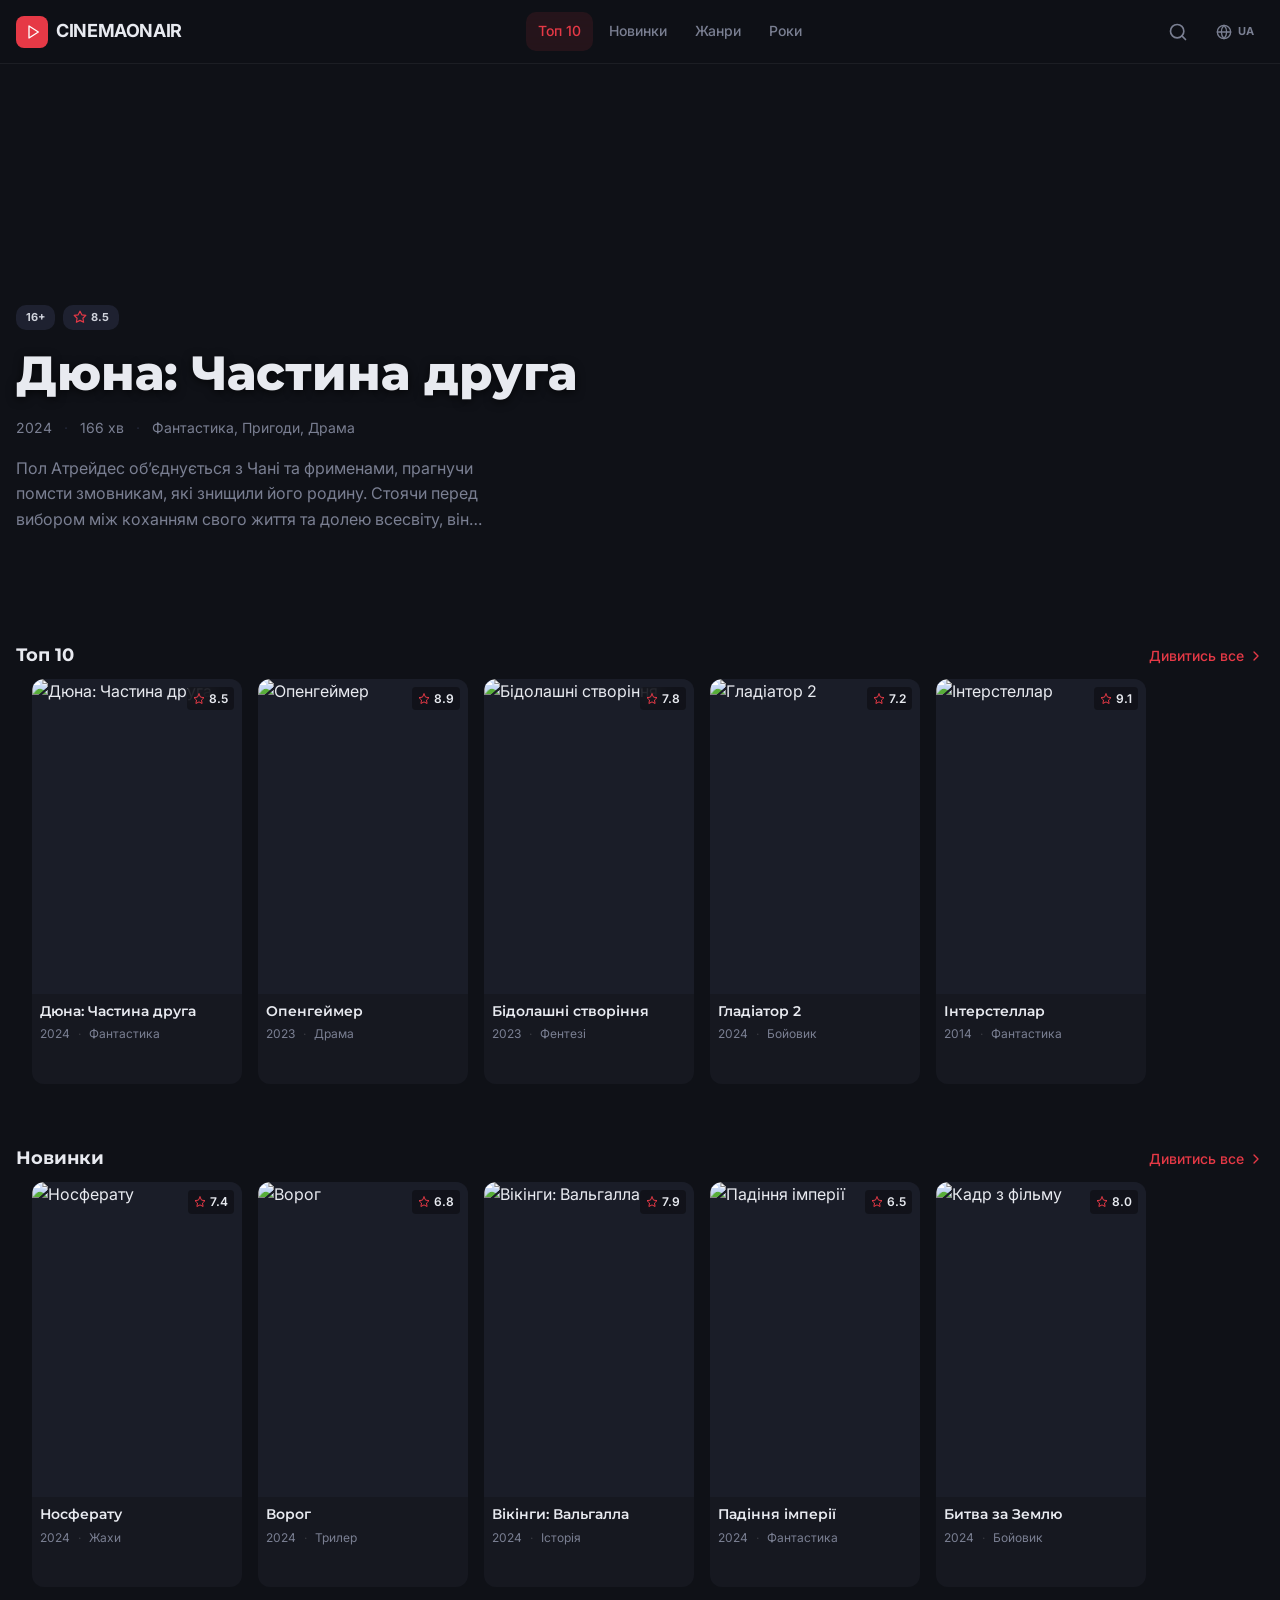
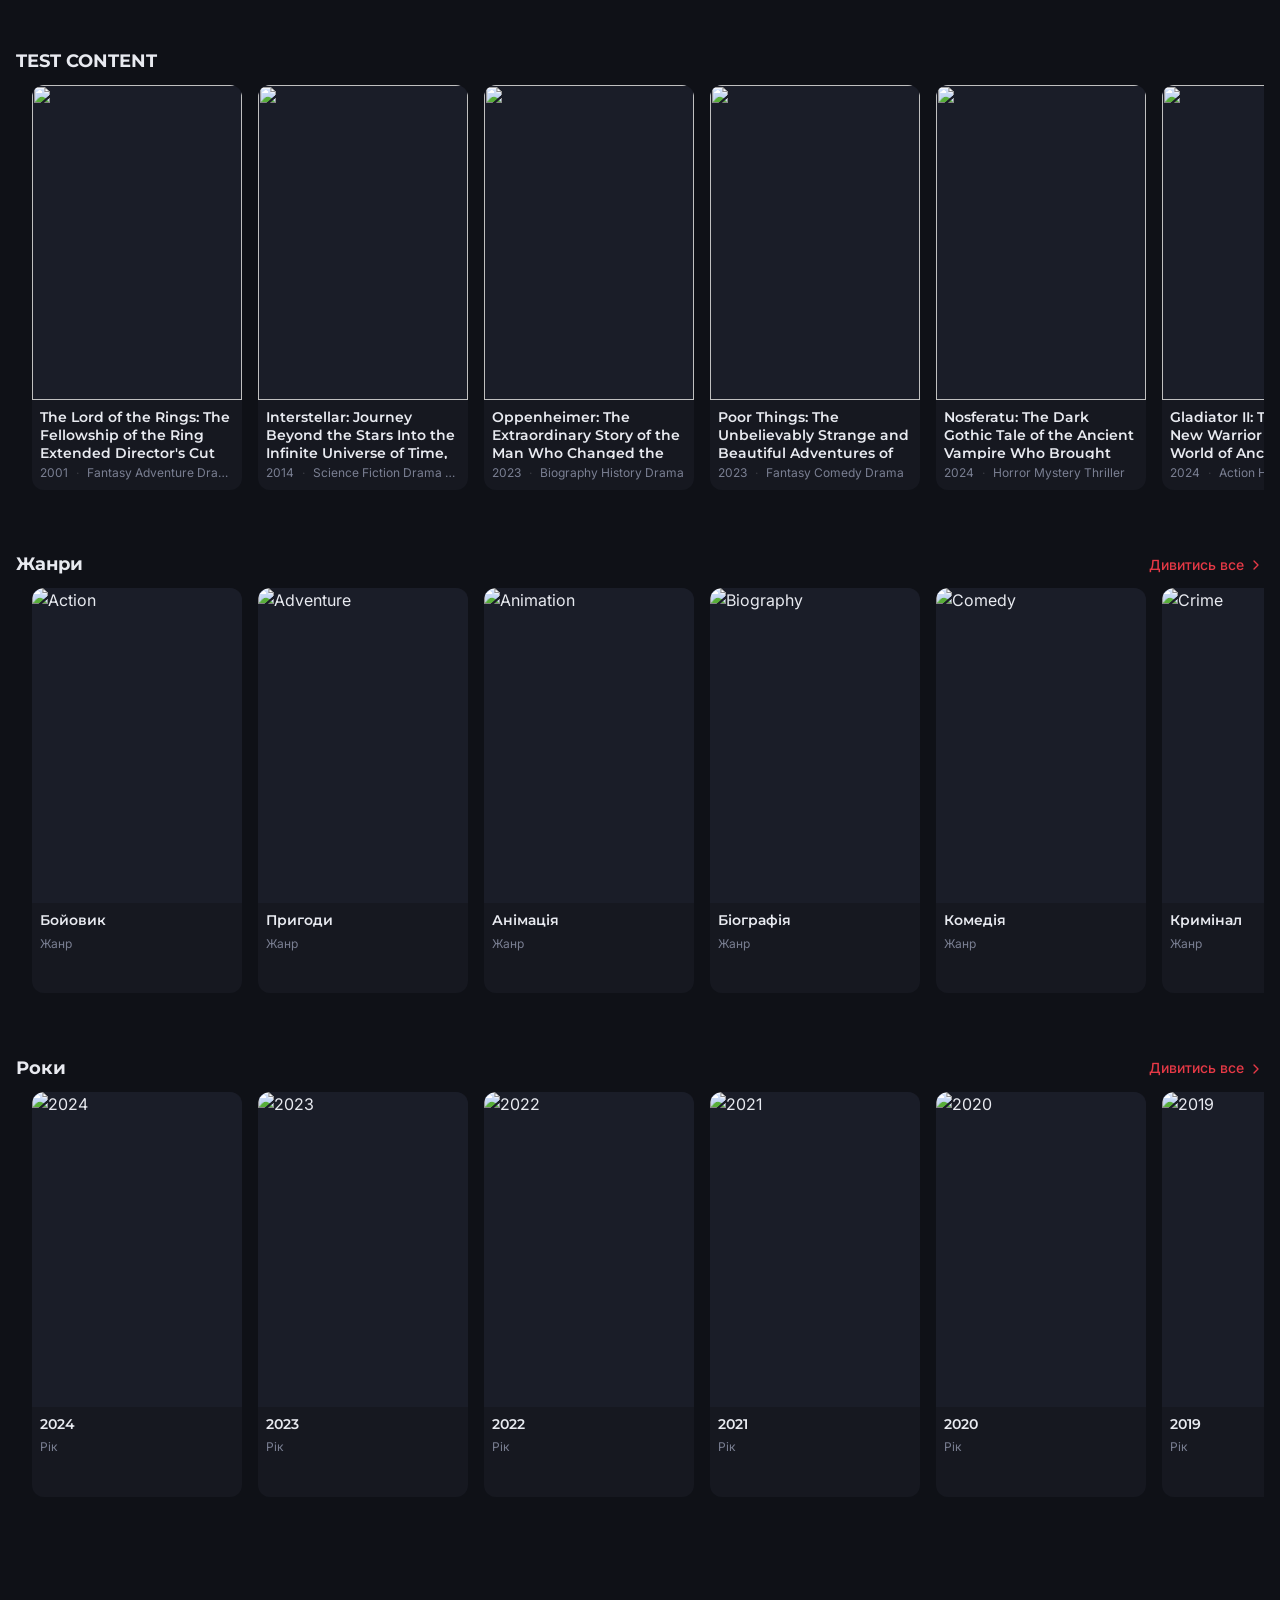
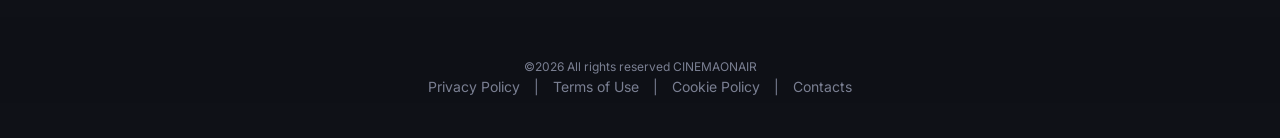
==== commit 5921ac4d: "Add new files" ====
--- a/index.html
+++ b/index.html
@@ -59,7 +59,7 @@
             <span>Фантастика, Пригоди, Драма</span>
           </div>
           <p class="hero-desc line-clamp-3">Пол Атрейдес обʼєднується з Чані та фрименами, прагнучи помсти змовникам, які знищили його родину. Стоячи перед вибором між коханням свого життя та долею всесвіту, він повинен запобігти жахливому майбутньому.</p>
-          <div class="hero-actions">
+        <!--  <div class="hero-actions">
             <a href="movie.html?id=1" class="btn btn-primary btn-lg">
               <svg width="20" height="20"><use href="#icon-play"/></svg>
               <span data-i18n="hero.watch">Дивитись</span>
@@ -68,7 +68,7 @@
               <svg width="20" height="20"><use href="#icon-info"/></svg>
               <span data-i18n="hero.description">Опис</span>
             </a>
-          </div>
+          </div> -->
         </div>
       </div>
     </div>
--- a/css/style.css
+++ b/css/style.css
@@ -1119,4 +1119,7 @@
   left:50%;
   transform:translate(-50%,-50%);
   pointer-events:none;
+}
+.movie-detail{
+  margin-top:80px;
 }
